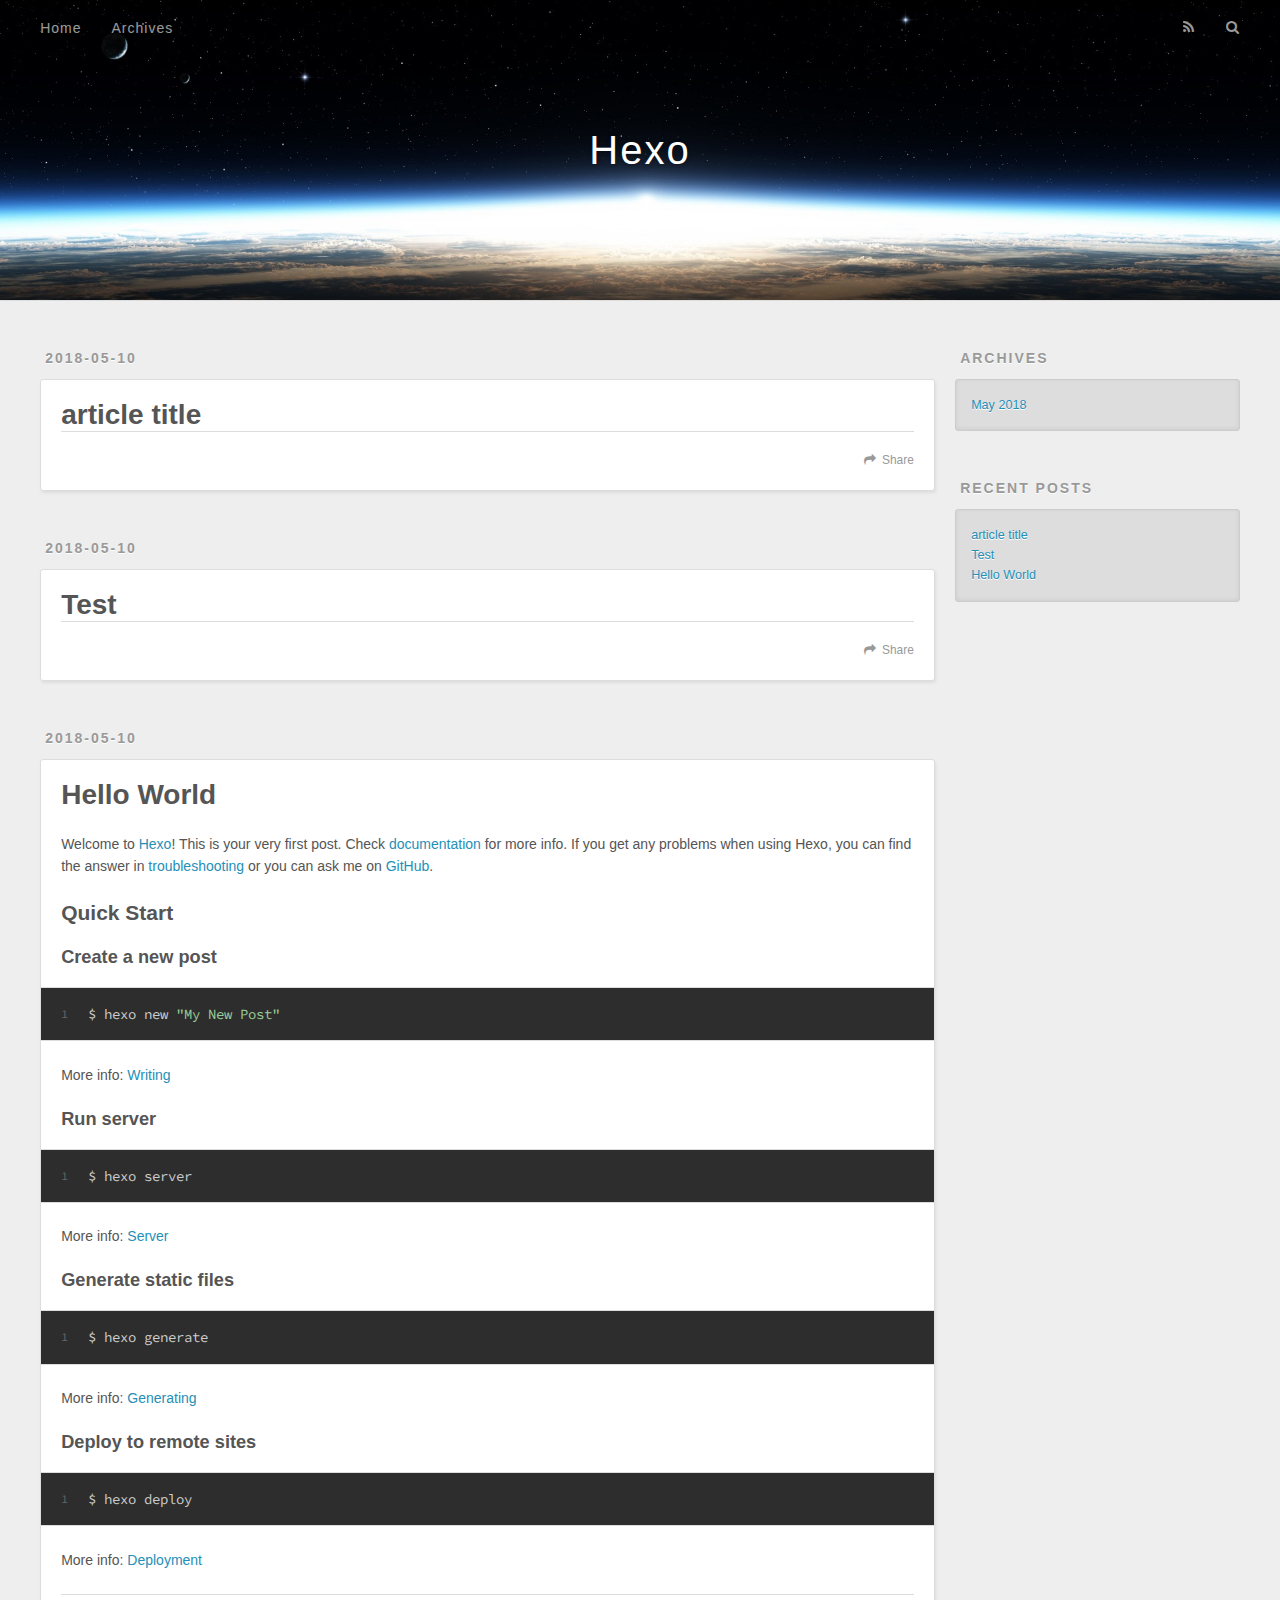
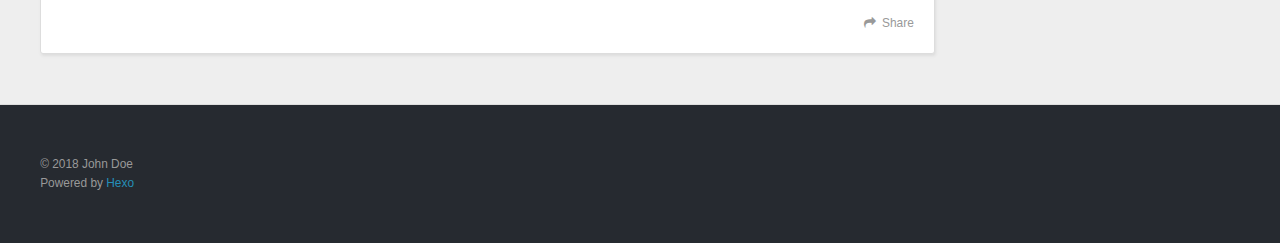
==== index.html @ 580e6348 "Site updated: 2018-05-10 17:26:42" ====
<!DOCTYPE html>
<html>
<head>
  <meta charset="utf-8">
  

  
  <title>Hexo</title>
  <meta name="viewport" content="width=device-width, initial-scale=1, maximum-scale=1">
  <meta property="og:type" content="website">
<meta property="og:title" content="Hexo">
<meta property="og:url" content="http://yoursite.com/index.html">
<meta property="og:site_name" content="Hexo">
<meta property="og:locale" content="default">
<meta name="twitter:card" content="summary">
<meta name="twitter:title" content="Hexo">
  
    <link rel="alternate" href="/atom.xml" title="Hexo" type="application/atom+xml">
  
  
    <link rel="icon" href="/favicon.png">
  
  
    <link href="//fonts.googleapis.com/css?family=Source+Code+Pro" rel="stylesheet" type="text/css">
  
  <link rel="stylesheet" href="/css/style.css">
</head>

<body>
  <div id="container">
    <div id="wrap">
      <header id="header">
  <div id="banner"></div>
  <div id="header-outer" class="outer">
    <div id="header-title" class="inner">
      <h1 id="logo-wrap">
        <a href="/" id="logo">Hexo</a>
      </h1>
      
    </div>
    <div id="header-inner" class="inner">
      <nav id="main-nav">
        <a id="main-nav-toggle" class="nav-icon"></a>
        
          <a class="main-nav-link" href="/">Home</a>
        
          <a class="main-nav-link" href="/archives">Archives</a>
        
      </nav>
      <nav id="sub-nav">
        
          <a id="nav-rss-link" class="nav-icon" href="/atom.xml" title="RSS Feed"></a>
        
        <a id="nav-search-btn" class="nav-icon" title="Search"></a>
      </nav>
      <div id="search-form-wrap">
        <form action="//google.com/search" method="get" accept-charset="UTF-8" class="search-form"><input type="search" name="q" class="search-form-input" placeholder="Search"><button type="submit" class="search-form-submit">&#xF002;</button><input type="hidden" name="sitesearch" value="http://yoursite.com"></form>
      </div>
    </div>
  </div>
</header>
      <div class="outer">
        <section id="main">
  
    <article id="post-article-title" class="article article-type-post" itemscope itemprop="blogPost">
  <div class="article-meta">
    <a href="/2018/05/10/article-title/" class="article-date">
  <time datetime="2018-05-10T15:26:02.000Z" itemprop="datePublished">2018-05-10</time>
</a>
    
  </div>
  <div class="article-inner">
    
    
      <header class="article-header">
        
  
    <h1 itemprop="name">
      <a class="article-title" href="/2018/05/10/article-title/">article title</a>
    </h1>
  

      </header>
    
    <div class="article-entry" itemprop="articleBody">
      
        
      
    </div>
    <footer class="article-footer">
      <a data-url="http://yoursite.com/2018/05/10/article-title/" data-id="cjh0or66f0002dkw5bb2v6l70" class="article-share-link">Share</a>
      
      
    </footer>
  </div>
  
</article>


  
    <article id="post-Test" class="article article-type-post" itemscope itemprop="blogPost">
  <div class="article-meta">
    <a href="/2018/05/10/Test/" class="article-date">
  <time datetime="2018-05-10T15:15:38.000Z" itemprop="datePublished">2018-05-10</time>
</a>
    
  </div>
  <div class="article-inner">
    
    
      <header class="article-header">
        
  
    <h1 itemprop="name">
      <a class="article-title" href="/2018/05/10/Test/">Test</a>
    </h1>
  

      </header>
    
    <div class="article-entry" itemprop="articleBody">
      
        
      
    </div>
    <footer class="article-footer">
      <a data-url="http://yoursite.com/2018/05/10/Test/" data-id="cjh0or6620000dkw57psb4zb8" class="article-share-link">Share</a>
      
      
    </footer>
  </div>
  
</article>


  
    <article id="post-hello-world" class="article article-type-post" itemscope itemprop="blogPost">
  <div class="article-meta">
    <a href="/2018/05/10/hello-world/" class="article-date">
  <time datetime="2018-05-10T15:12:27.751Z" itemprop="datePublished">2018-05-10</time>
</a>
    
  </div>
  <div class="article-inner">
    
    
      <header class="article-header">
        
  
    <h1 itemprop="name">
      <a class="article-title" href="/2018/05/10/hello-world/">Hello World</a>
    </h1>
  

      </header>
    
    <div class="article-entry" itemprop="articleBody">
      
        <p>Welcome to <a href="https://hexo.io/" target="_blank" rel="noopener">Hexo</a>! This is your very first post. Check <a href="https://hexo.io/docs/" target="_blank" rel="noopener">documentation</a> for more info. If you get any problems when using Hexo, you can find the answer in <a href="https://hexo.io/docs/troubleshooting.html" target="_blank" rel="noopener">troubleshooting</a> or you can ask me on <a href="https://github.com/hexojs/hexo/issues" target="_blank" rel="noopener">GitHub</a>.</p>
<h2 id="Quick-Start"><a href="#Quick-Start" class="headerlink" title="Quick Start"></a>Quick Start</h2><h3 id="Create-a-new-post"><a href="#Create-a-new-post" class="headerlink" title="Create a new post"></a>Create a new post</h3><figure class="highlight bash"><table><tr><td class="gutter"><pre><span class="line">1</span><br></pre></td><td class="code"><pre><span class="line">$ hexo new <span class="string">"My New Post"</span></span><br></pre></td></tr></table></figure>
<p>More info: <a href="https://hexo.io/docs/writing.html" target="_blank" rel="noopener">Writing</a></p>
<h3 id="Run-server"><a href="#Run-server" class="headerlink" title="Run server"></a>Run server</h3><figure class="highlight bash"><table><tr><td class="gutter"><pre><span class="line">1</span><br></pre></td><td class="code"><pre><span class="line">$ hexo server</span><br></pre></td></tr></table></figure>
<p>More info: <a href="https://hexo.io/docs/server.html" target="_blank" rel="noopener">Server</a></p>
<h3 id="Generate-static-files"><a href="#Generate-static-files" class="headerlink" title="Generate static files"></a>Generate static files</h3><figure class="highlight bash"><table><tr><td class="gutter"><pre><span class="line">1</span><br></pre></td><td class="code"><pre><span class="line">$ hexo generate</span><br></pre></td></tr></table></figure>
<p>More info: <a href="https://hexo.io/docs/generating.html" target="_blank" rel="noopener">Generating</a></p>
<h3 id="Deploy-to-remote-sites"><a href="#Deploy-to-remote-sites" class="headerlink" title="Deploy to remote sites"></a>Deploy to remote sites</h3><figure class="highlight bash"><table><tr><td class="gutter"><pre><span class="line">1</span><br></pre></td><td class="code"><pre><span class="line">$ hexo deploy</span><br></pre></td></tr></table></figure>
<p>More info: <a href="https://hexo.io/docs/deployment.html" target="_blank" rel="noopener">Deployment</a></p>

      
    </div>
    <footer class="article-footer">
      <a data-url="http://yoursite.com/2018/05/10/hello-world/" data-id="cjh0or66b0001dkw5ahu6p252" class="article-share-link">Share</a>
      
      
    </footer>
  </div>
  
</article>


  


</section>
        
          <aside id="sidebar">
  
    

  
    

  
    
  
    
  <div class="widget-wrap">
    <h3 class="widget-title">Archives</h3>
    <div class="widget">
      <ul class="archive-list"><li class="archive-list-item"><a class="archive-list-link" href="/archives/2018/05/">May 2018</a></li></ul>
    </div>
  </div>


  
    
  <div class="widget-wrap">
    <h3 class="widget-title">Recent Posts</h3>
    <div class="widget">
      <ul>
        
          <li>
            <a href="/2018/05/10/article-title/">article title</a>
          </li>
        
          <li>
            <a href="/2018/05/10/Test/">Test</a>
          </li>
        
          <li>
            <a href="/2018/05/10/hello-world/">Hello World</a>
          </li>
        
      </ul>
    </div>
  </div>

  
</aside>
        
      </div>
      <footer id="footer">
  
  <div class="outer">
    <div id="footer-info" class="inner">
      &copy; 2018 John Doe<br>
      Powered by <a href="http://hexo.io/" target="_blank">Hexo</a>
    </div>
  </div>
</footer>
    </div>
    <nav id="mobile-nav">
  
    <a href="/" class="mobile-nav-link">Home</a>
  
    <a href="/archives" class="mobile-nav-link">Archives</a>
  
</nav>
    

<script src="//ajax.googleapis.com/ajax/libs/jquery/2.0.3/jquery.min.js"></script>


  <link rel="stylesheet" href="/fancybox/jquery.fancybox.css">
  <script src="/fancybox/jquery.fancybox.pack.js"></script>


<script src="/js/script.js"></script>



  </div>
</body>
</html>
---- css/style.css ----
body {
  width: 100%;
}
body:before,
body:after {
  content: "";
  display: table;
}
body:after {
  clear: both;
}
html,
body,
div,
span,
applet,
object,
iframe,
h1,
h2,
h3,
h4,
h5,
h6,
p,
blockquote,
pre,
a,
abbr,
acronym,
address,
big,
cite,
code,
del,
dfn,
em,
img,
ins,
kbd,
q,
s,
samp,
small,
strike,
strong,
sub,
sup,
tt,
var,
dl,
dt,
dd,
ol,
ul,
li,
fieldset,
form,
label,
legend,
table,
caption,
tbody,
tfoot,
thead,
tr,
th,
td {
  margin: 0;
  padding: 0;
  border: 0;
  outline: 0;
  font-weight: inherit;
  font-style: inherit;
  font-family: inherit;
  font-size: 100%;
  vertical-align: baseline;
}
body {
  line-height: 1;
  color: #000;
  background: #fff;
}
ol,
ul {
  list-style: none;
}
table {
  border-collapse: separate;
  border-spacing: 0;
  vertical-align: middle;
}
caption,
th,
td {
  text-align: left;
  font-weight: normal;
  vertical-align: middle;
}
a img {
  border: none;
}
input,
button {
  margin: 0;
  padding: 0;
}
input::-moz-focus-inner,
button::-moz-focus-inner {
  border: 0;
  padding: 0;
}
@font-face {
  font-family: FontAwesome;
  font-style: normal;
  font-weight: normal;
  src: url("fonts/fontawesome-webfont.eot?v=#4.0.3");
  src: url("fonts/fontawesome-webfont.eot?#iefix&v=#4.0.3") format("embedded-opentype"), url("fonts/fontawesome-webfont.woff?v=#4.0.3") format("woff"), url("fonts/fontawesome-webfont.ttf?v=#4.0.3") format("truetype"), url("fonts/fontawesome-webfont.svg#fontawesomeregular?v=#4.0.3") format("svg");
}
html,
body,
#container {
  height: 100%;
}
body {
  background: #eee;
  font: 14px -apple-system, BlinkMacSystemFont, "Segoe UI", "Roboto", "Oxygen", "Ubuntu", "Cantarell", "Fira Sans", "Droid Sans", "Helvetica Neue", sans-serif;
  -webkit-text-size-adjust: 100%;
}
.outer {
  max-width: 1220px;
  margin: 0 auto;
  padding: 0 20px;
}
.outer:before,
.outer:after {
  content: "";
  display: table;
}
.outer:after {
  clear: both;
}
.inner {
  display: inline;
  float: left;
  width: 98.33333333333333%;
  margin: 0 0.833333333333333%;
}
.left,
.alignleft {
  float: left;
}
.right,
.alignright {
  float: right;
}
.clear {
  clear: both;
}
#container {
  position: relative;
}
.mobile-nav-on {
  overflow: hidden;
}
#wrap {
  height: 100%;
  width: 100%;
  position: absolute;
  top: 0;
  left: 0;
  -webkit-transition: 0.2s ease-out;
  -moz-transition: 0.2s ease-out;
  -ms-transition: 0.2s ease-out;
  transition: 0.2s ease-out;
  z-index: 1;
  background: #eee;
}
.mobile-nav-on #wrap {
  left: 280px;
}
@media screen and (min-width: 768px) {
  #main {
    display: inline;
    float: left;
    width: 73.33333333333333%;
    margin: 0 0.833333333333333%;
  }
}
.article-date,
.article-category-link,
.archive-year,
.widget-title {
  text-decoration: none;
  text-transform: uppercase;
  letter-spacing: 2px;
  color: #999;
  margin-bottom: 1em;
  margin-left: 5px;
  line-height: 1em;
  text-shadow: 0 1px #fff;
  font-weight: bold;
}
.article-inner,
.archive-article-inner {
  background: #fff;
  -webkit-box-shadow: 1px 2px 3px #ddd;
  box-shadow: 1px 2px 3px #ddd;
  border: 1px solid #ddd;
  border-radius: 3px;
}
.article-entry h1,
.widget h1 {
  font-size: 2em;
}
.article-entry h2,
.widget h2 {
  font-size: 1.5em;
}
.article-entry h3,
.widget h3 {
  font-size: 1.3em;
}
.article-entry h4,
.widget h4 {
  font-size: 1.2em;
}
.article-entry h5,
.widget h5 {
  font-size: 1em;
}
.article-entry h6,
.widget h6 {
  font-size: 1em;
  color: #999;
}
.article-entry hr,
.widget hr {
  border: 1px dashed #ddd;
}
.article-entry strong,
.widget strong {
  font-weight: bold;
}
.article-entry em,
.widget em,
.article-entry cite,
.widget cite {
  font-style: italic;
}
.article-entry sup,
.widget sup,
.article-entry sub,
.widget sub {
  font-size: 0.75em;
  line-height: 0;
  position: relative;
  vertical-align: baseline;
}
.article-entry sup,
.widget sup {
  top: -0.5em;
}
.article-entry sub,
.widget sub {
  bottom: -0.2em;
}
.article-entry small,
.widget small {
  font-size: 0.85em;
}
.article-entry acronym,
.widget acronym,
.article-entry abbr,
.widget abbr {
  border-bottom: 1px dotted;
}
.article-entry ul,
.widget ul,
.article-entry ol,
.widget ol,
.article-entry dl,
.widget dl {
  margin: 0 20px;
  line-height: 1.6em;
}
.article-entry ul ul,
.widget ul ul,
.article-entry ol ul,
.widget ol ul,
.article-entry ul ol,
.widget ul ol,
.article-entry ol ol,
.widget ol ol {
  margin-top: 0;
  margin-bottom: 0;
}
.article-entry ul,
.widget ul {
  list-style: disc;
}
.article-entry ol,
.widget ol {
  list-style: decimal;
}
.article-entry dt,
.widget dt {
  font-weight: bold;
}
#header {
  height: 300px;
  position: relative;
  border-bottom: 1px solid #ddd;
}
#header:before,
#header:after {
  content: "";
  position: absolute;
  left: 0;
  right: 0;
  height: 40px;
}
#header:before {
  top: 0;
  background: -webkit-linear-gradient(rgba(0,0,0,0.2), transparent);
  background: -moz-linear-gradient(rgba(0,0,0,0.2), transparent);
  background: -ms-linear-gradient(rgba(0,0,0,0.2), transparent);
  background: linear-gradient(rgba(0,0,0,0.2), transparent);
}
#header:after {
  bottom: 0;
  background: -webkit-linear-gradient(transparent, rgba(0,0,0,0.2));
  background: -moz-linear-gradient(transparent, rgba(0,0,0,0.2));
  background: -ms-linear-gradient(transparent, rgba(0,0,0,0.2));
  background: linear-gradient(transparent, rgba(0,0,0,0.2));
}
#header-outer {
  height: 100%;
  position: relative;
}
#header-inner {
  position: relative;
  overflow: hidden;
}
#banner {
  position: absolute;
  top: 0;
  left: 0;
  width: 100%;
  height: 100%;
  background: url("images/banner.jpg") center #000;
  -webkit-background-size: cover;
  -moz-background-size: cover;
  background-size: cover;
  z-index: -1;
}
#header-title {
  text-align: center;
  height: 40px;
  position: absolute;
  top: 50%;
  left: 0;
  margin-top: -20px;
}
#logo,
#subtitle {
  text-decoration: none;
  color: #fff;
  font-weight: 300;
  text-shadow: 0 1px 4px rgba(0,0,0,0.3);
}
#logo {
  font-size: 40px;
  line-height: 40px;
  letter-spacing: 2px;
}
#subtitle {
  font-size: 16px;
  line-height: 16px;
  letter-spacing: 1px;
}
#subtitle-wrap {
  margin-top: 16px;
}
#main-nav {
  float: left;
  margin-left: -15px;
}
.nav-icon,
.main-nav-link {
  float: left;
  color: #fff;
  opacity: 0.6;
  text-decoration: none;
  text-shadow: 0 1px rgba(0,0,0,0.2);
  -webkit-transition: opacity 0.2s;
  -moz-transition: opacity 0.2s;
  -ms-transition: opacity 0.2s;
  transition: opacity 0.2s;
  display: block;
  padding: 20px 15px;
}
.nav-icon:hover,
.main-nav-link:hover {
  opacity: 1;
}
.nav-icon {
  font-family: FontAwesome;
  text-align: center;
  font-size: 14px;
  width: 14px;
  height: 14px;
  padding: 20px 15px;
  position: relative;
  cursor: pointer;
}
.main-nav-link {
  font-weight: 300;
  letter-spacing: 1px;
}
@media screen and (max-width: 479px) {
  .main-nav-link {
    display: none;
  }
}
#main-nav-toggle {
  display: none;
}
#main-nav-toggle:before {
  content: "\f0c9";
}
@media screen and (max-width: 479px) {
  #main-nav-toggle {
    display: block;
  }
}
#sub-nav {
  float: right;
  margin-right: -15px;
}
#nav-rss-link:before {
  content: "\f09e";
}
#nav-search-btn:before {
  content: "\f002";
}
#search-form-wrap {
  position: absolute;
  top: 15px;
  width: 150px;
  height: 30px;
  right: -150px;
  opacity: 0;
  -webkit-transition: 0.2s ease-out;
  -moz-transition: 0.2s ease-out;
  -ms-transition: 0.2s ease-out;
  transition: 0.2s ease-out;
}
#search-form-wrap.on {
  opacity: 1;
  right: 0;
}
@media screen and (max-width: 479px) {
  #search-form-wrap {
    width: 100%;
    right: -100%;
  }
}
.search-form {
  position: absolute;
  top: 0;
  left: 0;
  right: 0;
  background: #fff;
  padding: 5px 15px;
  border-radius: 15px;
  -webkit-box-shadow: 0 0 10px rgba(0,0,0,0.3);
  box-shadow: 0 0 10px rgba(0,0,0,0.3);
}
.search-form-input {
  border: none;
  background: none;
  color: #555;
  width: 100%;
  font: 13px -apple-system, BlinkMacSystemFont, "Segoe UI", "Roboto", "Oxygen", "Ubuntu", "Cantarell", "Fira Sans", "Droid Sans", "Helvetica Neue", sans-serif;
  outline: none;
}
.search-form-input::-webkit-search-results-decoration,
.search-form-input::-webkit-search-cancel-button {
  -webkit-appearance: none;
}
.search-form-submit {
  position: absolute;
  top: 50%;
  right: 10px;
  margin-top: -7px;
  font: 13px FontAwesome;
  border: none;
  background: none;
  color: #bbb;
  cursor: pointer;
}
.search-form-submit:hover,
.search-form-submit:focus {
  color: #777;
}
.article {
  margin: 50px 0;
}
.article-inner {
  overflow: hidden;
}
.article-meta:before,
.article-meta:after {
  content: "";
  display: table;
}
.article-meta:after {
  clear: both;
}
.article-date {
  float: left;
}
.article-category {
  float: left;
  line-height: 1em;
  color: #ccc;
  text-shadow: 0 1px #fff;
  margin-left: 8px;
}
.article-category:before {
  content: "\2022";
}
.article-category-link {
  margin: 0 12px 1em;
}
.article-header {
  padding: 20px 20px 0;
}
.article-title {
  text-decoration: none;
  font-size: 2em;
  font-weight: bold;
  color: #555;
  line-height: 1.1em;
  -webkit-transition: color 0.2s;
  -moz-transition: color 0.2s;
  -ms-transition: color 0.2s;
  transition: color 0.2s;
}
a.article-title:hover {
  color: #258fb8;
}
.article-entry {
  color: #555;
  padding: 0 20px;
}
.article-entry:before,
.article-entry:after {
  content: "";
  display: table;
}
.article-entry:after {
  clear: both;
}
.article-entry p,
.article-entry table {
  line-height: 1.6em;
  margin: 1.6em 0;
}
.article-entry h1,
.article-entry h2,
.article-entry h3,
.article-entry h4,
.article-entry h5,
.article-entry h6 {
  font-weight: bold;
}
.article-entry h1,
.article-entry h2,
.article-entry h3,
.article-entry h4,
.article-entry h5,
.article-entry h6 {
  line-height: 1.1em;
  margin: 1.1em 0;
}
.article-entry a {
  color: #258fb8;
  text-decoration: none;
}
.article-entry a:hover {
  text-decoration: underline;
}
.article-entry ul,
.article-entry ol,
.article-entry dl {
  margin-top: 1.6em;
  margin-bottom: 1.6em;
}
.article-entry img,
.article-entry video {
  max-width: 100%;
  height: auto;
  display: block;
  margin: auto;
}
.article-entry iframe {
  border: none;
}
.article-entry table {
  width: 100%;
  border-collapse: collapse;
  border-spacing: 0;
}
.article-entry th {
  font-weight: bold;
  border-bottom: 3px solid #ddd;
  padding-bottom: 0.5em;
}
.article-entry td {
  border-bottom: 1px solid #ddd;
  padding: 10px 0;
}
.article-entry blockquote {
  font-family: Georgia, "Times New Roman", serif;
  font-size: 1.4em;
  margin: 1.6em 20px;
  text-align: center;
}
.article-entry blockquote footer {
  font-size: 14px;
  margin: 1.6em 0;
  font-family: -apple-system, BlinkMacSystemFont, "Segoe UI", "Roboto", "Oxygen", "Ubuntu", "Cantarell", "Fira Sans", "Droid Sans", "Helvetica Neue", sans-serif;
}
.article-entry blockquote footer cite:before {
  content: "—";
  padding: 0 0.5em;
}
.article-entry .pullquote {
  text-align: left;
  width: 45%;
  margin: 0;
}
.article-entry .pullquote.left {
  margin-left: 0.5em;
  margin-right: 1em;
}
.article-entry .pullquote.right {
  margin-right: 0.5em;
  margin-left: 1em;
}
.article-entry .caption {
  color: #999;
  display: block;
  font-size: 0.9em;
  margin-top: 0.5em;
  position: relative;
  text-align: center;
}
.article-entry .video-container {
  position: relative;
  padding-top: 56.25%;
  height: 0;
  overflow: hidden;
}
.article-entry .video-container iframe,
.article-entry .video-container object,
.article-entry .video-container embed {
  position: absolute;
  top: 0;
  left: 0;
  width: 100%;
  height: 100%;
  margin-top: 0;
}
.article-more-link a {
  display: inline-block;
  line-height: 1em;
  padding: 6px 15px;
  border-radius: 15px;
  background: #eee;
  color: #999;
  text-shadow: 0 1px #fff;
  text-decoration: none;
}
.article-more-link a:hover {
  background: #258fb8;
  color: #fff;
  text-decoration: none;
  text-shadow: 0 1px #1e7293;
}
.article-footer {
  font-size: 0.85em;
  line-height: 1.6em;
  border-top: 1px solid #ddd;
  padding-top: 1.6em;
  margin: 0 20px 20px;
}
.article-footer:before,
.article-footer:after {
  content: "";
  display: table;
}
.article-footer:after {
  clear: both;
}
.article-footer a {
  color: #999;
  text-decoration: none;
}
.article-footer a:hover {
  color: #555;
}
.article-tag-list-item {
  float: left;
  margin-right: 10px;
}
.article-tag-list-link:before {
  content: "#";
}
.article-comment-link {
  float: right;
}
.article-comment-link:before {
  content: "\f075";
  font-family: FontAwesome;
  padding-right: 8px;
}
.article-share-link {
  cursor: pointer;
  float: right;
  margin-left: 20px;
}
.article-share-link:before {
  content: "\f064";
  font-family: FontAwesome;
  padding-right: 6px;
}
#article-nav {
  position: relative;
}
#article-nav:before,
#article-nav:after {
  content: "";
  display: table;
}
#article-nav:after {
  clear: both;
}
@media screen and (min-width: 768px) {
  #article-nav {
    margin: 50px 0;
  }
  #article-nav:before {
    width: 8px;
    height: 8px;
    position: absolute;
    top: 50%;
    left: 50%;
    margin-top: -4px;
    margin-left: -4px;
    content: "";
    border-radius: 50%;
    background: #ddd;
    -webkit-box-shadow: 0 1px 2px #fff;
    box-shadow: 0 1px 2px #fff;
  }
}
.article-nav-link-wrap {
  text-decoration: none;
  text-shadow: 0 1px #fff;
  color: #999;
  -webkit-box-sizing: border-box;
  -moz-box-sizing: border-box;
  box-sizing: border-box;
  margin-top: 50px;
  text-align: center;
  display: block;
}
.article-nav-link-wrap:hover {
  color: #555;
}
@media screen and (min-width: 768px) {
  .article-nav-link-wrap {
    width: 50%;
    margin-top: 0;
  }
}
@media screen and (min-width: 768px) {
  #article-nav-newer {
    float: left;
    text-align: right;
    padding-right: 20px;
  }
}
@media screen and (min-width: 768px) {
  #article-nav-older {
    float: right;
    text-align: left;
    padding-left: 20px;
  }
}
.article-nav-caption {
  text-transform: uppercase;
  letter-spacing: 2px;
  color: #ddd;
  line-height: 1em;
  font-weight: bold;
}
#article-nav-newer .article-nav-caption {
  margin-right: -2px;
}
.article-nav-title {
  font-size: 0.85em;
  line-height: 1.6em;
  margin-top: 0.5em;
}
.article-share-box {
  position: absolute;
  display: none;
  background: #fff;
  -webkit-box-shadow: 1px 2px 10px rgba(0,0,0,0.2);
  box-shadow: 1px 2px 10px rgba(0,0,0,0.2);
  border-radius: 3px;
  margin-left: -145px;
  overflow: hidden;
  z-index: 1;
}
.article-share-box.on {
  display: block;
}
.article-share-input {
  width: 100%;
  background: none;
  -webkit-box-sizing: border-box;
  -moz-box-sizing: border-box;
  box-sizing: border-box;
  font: 14px -apple-system, BlinkMacSystemFont, "Segoe UI", "Roboto", "Oxygen", "Ubuntu", "Cantarell", "Fira Sans", "Droid Sans", "Helvetica Neue", sans-serif;
  padding: 0 15px;
  color: #555;
  outline: none;
  border: 1px solid #ddd;
  border-radius: 3px 3px 0 0;
  height: 36px;
  line-height: 36px;
}
.article-share-links {
  background: #eee;
}
.article-share-links:before,
.article-share-links:after {
  content: "";
  display: table;
}
.article-share-links:after {
  clear: both;
}
.article-share-twitter,
.article-share-facebook,
.article-share-pinterest,
.article-share-google {
  width: 50px;
  height: 36px;
  display: block;
  float: left;
  position: relative;
  color: #999;
  text-shadow: 0 1px #fff;
}
.article-share-twitter:before,
.article-share-facebook:before,
.article-share-pinterest:before,
.article-share-google:before {
  font-size: 20px;
  font-family: FontAwesome;
  width: 20px;
  height: 20px;
  position: absolute;
  top: 50%;
  left: 50%;
  margin-top: -10px;
  margin-left: -10px;
  text-align: center;
}
.article-share-twitter:hover,
.article-share-facebook:hover,
.article-share-pinterest:hover,
.article-share-google:hover {
  color: #fff;
}
.article-share-twitter:before {
  content: "\f099";
}
.article-share-twitter:hover {
  background: #00aced;
  text-shadow: 0 1px #008abe;
}
.article-share-facebook:before {
  content: "\f09a";
}
.article-share-facebook:hover {
  background: #3b5998;
  text-shadow: 0 1px #2f477a;
}
.article-share-pinterest:before {
  content: "\f0d2";
}
.article-share-pinterest:hover {
  background: #cb2027;
  text-shadow: 0 1px #a21a1f;
}
.article-share-google:before {
  content: "\f0d5";
}
.article-share-google:hover {
  background: #dd4b39;
  text-shadow: 0 1px #be3221;
}
.article-gallery {
  background: #000;
  position: relative;
}
.article-gallery-photos {
  position: relative;
  overflow: hidden;
}
.article-gallery-img {
  display: none;
  max-width: 100%;
}
.article-gallery-img:first-child {
  display: block;
}
.article-gallery-img.loaded {
  position: absolute;
  display: block;
}
.article-gallery-img img {
  display: block;
  max-width: 100%;
  margin: 0 auto;
}
#comments {
  background: #fff;
  -webkit-box-shadow: 1px 2px 3px #ddd;
  box-shadow: 1px 2px 3px #ddd;
  padding: 20px;
  border: 1px solid #ddd;
  border-radius: 3px;
  margin: 50px 0;
}
#comments a {
  color: #258fb8;
}
.archives-wrap {
  margin: 50px 0;
}
.archives:before,
.archives:after {
  content: "";
  display: table;
}
.archives:after {
  clear: both;
}
.archive-year-wrap {
  margin-bottom: 1em;
}
.archives {
  -webkit-column-gap: 10px;
  -moz-column-gap: 10px;
  column-gap: 10px;
}
@media screen and (min-width: 480px) and (max-width: 767px) {
  .archives {
    -webkit-column-count: 2;
    -moz-column-count: 2;
    column-count: 2;
  }
}
@media screen and (min-width: 768px) {
  .archives {
    -webkit-column-count: 3;
    -moz-column-count: 3;
    column-count: 3;
  }
}
.archive-article {
  -webkit-column-break-inside: avoid;
  page-break-inside: avoid;
  overflow: hidden;
  break-inside: avoid-column;
}
.archive-article-inner {
  padding: 10px;
  margin-bottom: 15px;
}
.archive-article-title {
  text-decoration: none;
  font-weight: bold;
  color: #555;
  -webkit-transition: color 0.2s;
  -moz-transition: color 0.2s;
  -ms-transition: color 0.2s;
  transition: color 0.2s;
  line-height: 1.6em;
}
.archive-article-title:hover {
  color: #258fb8;
}
.archive-article-footer {
  margin-top: 1em;
}
.archive-article-date {
  color: #999;
  text-decoration: none;
  font-size: 0.85em;
  line-height: 1em;
  margin-bottom: 0.5em;
  display: block;
}
#page-nav {
  margin: 50px auto;
  background: #fff;
  -webkit-box-shadow: 1px 2px 3px #ddd;
  box-shadow: 1px 2px 3px #ddd;
  border: 1px solid #ddd;
  border-radius: 3px;
  text-align: center;
  color: #999;
  overflow: hidden;
}
#page-nav:before,
#page-nav:after {
  content: "";
  display: table;
}
#page-nav:after {
  clear: both;
}
#page-nav a,
#page-nav span {
  padding: 10px 20px;
  line-height: 1;
  height: 2ex;
}
#page-nav a {
  color: #999;
  text-decoration: none;
}
#page-nav a:hover {
  background: #999;
  color: #fff;
}
#page-nav .prev {
  float: left;
}
#page-nav .next {
  float: right;
}
#page-nav .page-number {
  display: inline-block;
}
@media screen and (max-width: 479px) {
  #page-nav .page-number {
    display: none;
  }
}
#page-nav .current {
  color: #555;
  font-weight: bold;
}
#page-nav .space {
  color: #ddd;
}
#footer {
  background: #262a30;
  padding: 50px 0;
  border-top: 1px solid #ddd;
  color: #999;
}
#footer a {
  color: #258fb8;
  text-decoration: none;
}
#footer a:hover {
  text-decoration: underline;
}
#footer-info {
  line-height: 1.6em;
  font-size: 0.85em;
}
.article-entry pre,
.article-entry .highlight {
  background: #2d2d2d;
  margin: 0 -20px;
  padding: 15px 20px;
  border-style: solid;
  border-color: #ddd;
  border-width: 1px 0;
  overflow: auto;
  color: #ccc;
  line-height: 22.400000000000002px;
}
.article-entry .highlight .gutter pre,
.article-entry .gist .gist-file .gist-data .line-numbers {
  color: #666;
  font-size: 0.85em;
}
.article-entry pre,
.article-entry code {
  font-family: "Source Code Pro", Consolas, Monaco, Menlo, Consolas, monospace;
}
.article-entry code {
  background: #eee;
  text-shadow: 0 1px #fff;
  padding: 0 0.3em;
}
.article-entry pre code {
  background: none;
  text-shadow: none;
  padding: 0;
}
.article-entry .highlight pre {
  border: none;
  margin: 0;
  padding: 0;
}
.article-entry .highlight table {
  margin: 0;
  width: auto;
}
.article-entry .highlight td {
  border: none;
  padding: 0;
}
.article-entry .highlight figcaption {
  font-size: 0.85em;
  color: #999;
  line-height: 1em;
  margin-bottom: 1em;
}
.article-entry .highlight figcaption:before,
.article-entry .highlight figcaption:after {
  content: "";
  display: table;
}
.article-entry .highlight figcaption:after {
  clear: both;
}
.article-entry .highlight figcaption a {
  float: right;
}
.article-entry .highlight .gutter pre {
  text-align: right;
  padding-right: 20px;
}
.article-entry .highlight .line {
  height: 22.400000000000002px;
}
.article-entry .highlight .line.marked {
  background: #515151;
}
.article-entry .gist {
  margin: 0 -20px;
  border-style: solid;
  border-color: #ddd;
  border-width: 1px 0;
  background: #2d2d2d;
  padding: 15px 20px 15px 0;
}
.article-entry .gist .gist-file {
  border: none;
  font-family: "Source Code Pro", Consolas, Monaco, Menlo, Consolas, monospace;
  margin: 0;
}
.article-entry .gist .gist-file .gist-data {
  background: none;
  border: none;
}
.article-entry .gist .gist-file .gist-data .line-numbers {
  background: none;
  border: none;
  padding: 0 20px 0 0;
}
.article-entry .gist .gist-file .gist-data .line-data {
  padding: 0 !important;
}
.article-entry .gist .gist-file .highlight {
  margin: 0;
  padding: 0;
  border: none;
}
.article-entry .gist .gist-file .gist-meta {
  background: #2d2d2d;
  color: #999;
  font: 0.85em -apple-system, BlinkMacSystemFont, "Segoe UI", "Roboto", "Oxygen", "Ubuntu", "Cantarell", "Fira Sans", "Droid Sans", "Helvetica Neue", sans-serif;
  text-shadow: 0 0;
  padding: 0;
  margin-top: 1em;
  margin-left: 20px;
}
.article-entry .gist .gist-file .gist-meta a {
  color: #258fb8;
  font-weight: normal;
}
.article-entry .gist .gist-file .gist-meta a:hover {
  text-decoration: underline;
}
pre .comment,
pre .title {
  color: #999;
}
pre .variable,
pre .attribute,
pre .tag,
pre .regexp,
pre .ruby .constant,
pre .xml .tag .title,
pre .xml .pi,
pre .xml .doctype,
pre .html .doctype,
pre .css .id,
pre .css .class,
pre .css .pseudo {
  color: #f2777a;
}
pre .number,
pre .preprocessor,
pre .built_in,
pre .literal,
pre .params,
pre .constant {
  color: #f99157;
}
pre .class,
pre .ruby .class .title,
pre .css .rules .attribute {
  color: #9c9;
}
pre .string,
pre .value,
pre .inheritance,
pre .header,
pre .ruby .symbol,
pre .xml .cdata {
  color: #9c9;
}
pre .css .hexcolor {
  color: #6cc;
}
pre .function,
pre .python .decorator,
pre .python .title,
pre .ruby .function .title,
pre .ruby .title .keyword,
pre .perl .sub,
pre .javascript .title,
pre .coffeescript .title {
  color: #69c;
}
pre .keyword,
pre .javascript .function {
  color: #c9c;
}
@media screen and (max-width: 479px) {
  #mobile-nav {
    position: absolute;
    top: 0;
    left: 0;
    width: 280px;
    height: 100%;
    background: #191919;
    border-right: 1px solid #fff;
  }
}
@media screen and (max-width: 479px) {
  .mobile-nav-link {
    display: block;
    color: #999;
    text-decoration: none;
    padding: 15px 20px;
    font-weight: bold;
  }
  .mobile-nav-link:hover {
    color: #fff;
  }
}
@media screen and (min-width: 768px) {
  #sidebar {
    display: inline;
    float: left;
    width: 23.333333333333332%;
    margin: 0 0.833333333333333%;
  }
}
.widget-wrap {
  margin: 50px 0;
}
.widget {
  color: #777;
  text-shadow: 0 1px #fff;
  background: #ddd;
  -webkit-box-shadow: 0 -1px 4px #ccc inset;
  box-shadow: 0 -1px 4px #ccc inset;
  border: 1px solid #ccc;
  padding: 15px;
  border-radius: 3px;
}
.widget a {
  color: #258fb8;
  text-decoration: none;
}
.widget a:hover {
  text-decoration: underline;
}
.widget ul ul,
.widget ol ul,
.widget dl ul,
.widget ul ol,
.widget ol ol,
.widget dl ol,
.widget ul dl,
.widget ol dl,
.widget dl dl {
  margin-left: 15px;
  list-style: disc;
}
.widget {
  line-height: 1.6em;
  word-wrap: break-word;
  font-size: 0.9em;
}
.widget ul,
.widget ol {
  list-style: none;
  margin: 0;
}
.widget ul ul,
.widget ol ul,
.widget ul ol,
.widget ol ol {
  margin: 0 20px;
}
.widget ul ul,
.widget ol ul {
  list-style: disc;
}
.widget ul ol,
.widget ol ol {
  list-style: decimal;
}
.category-list-count,
.tag-list-count,
.archive-list-count {
  padding-left: 5px;
  color: #999;
  font-size: 0.85em;
}
.category-list-count:before,
.tag-list-count:before,
.archive-list-count:before {
  content: "(";
}
.category-list-count:after,
.tag-list-count:after,
.archive-list-count:after {
  content: ")";
}
.tagcloud a {
  margin-right: 5px;
  display: inline-block;
}
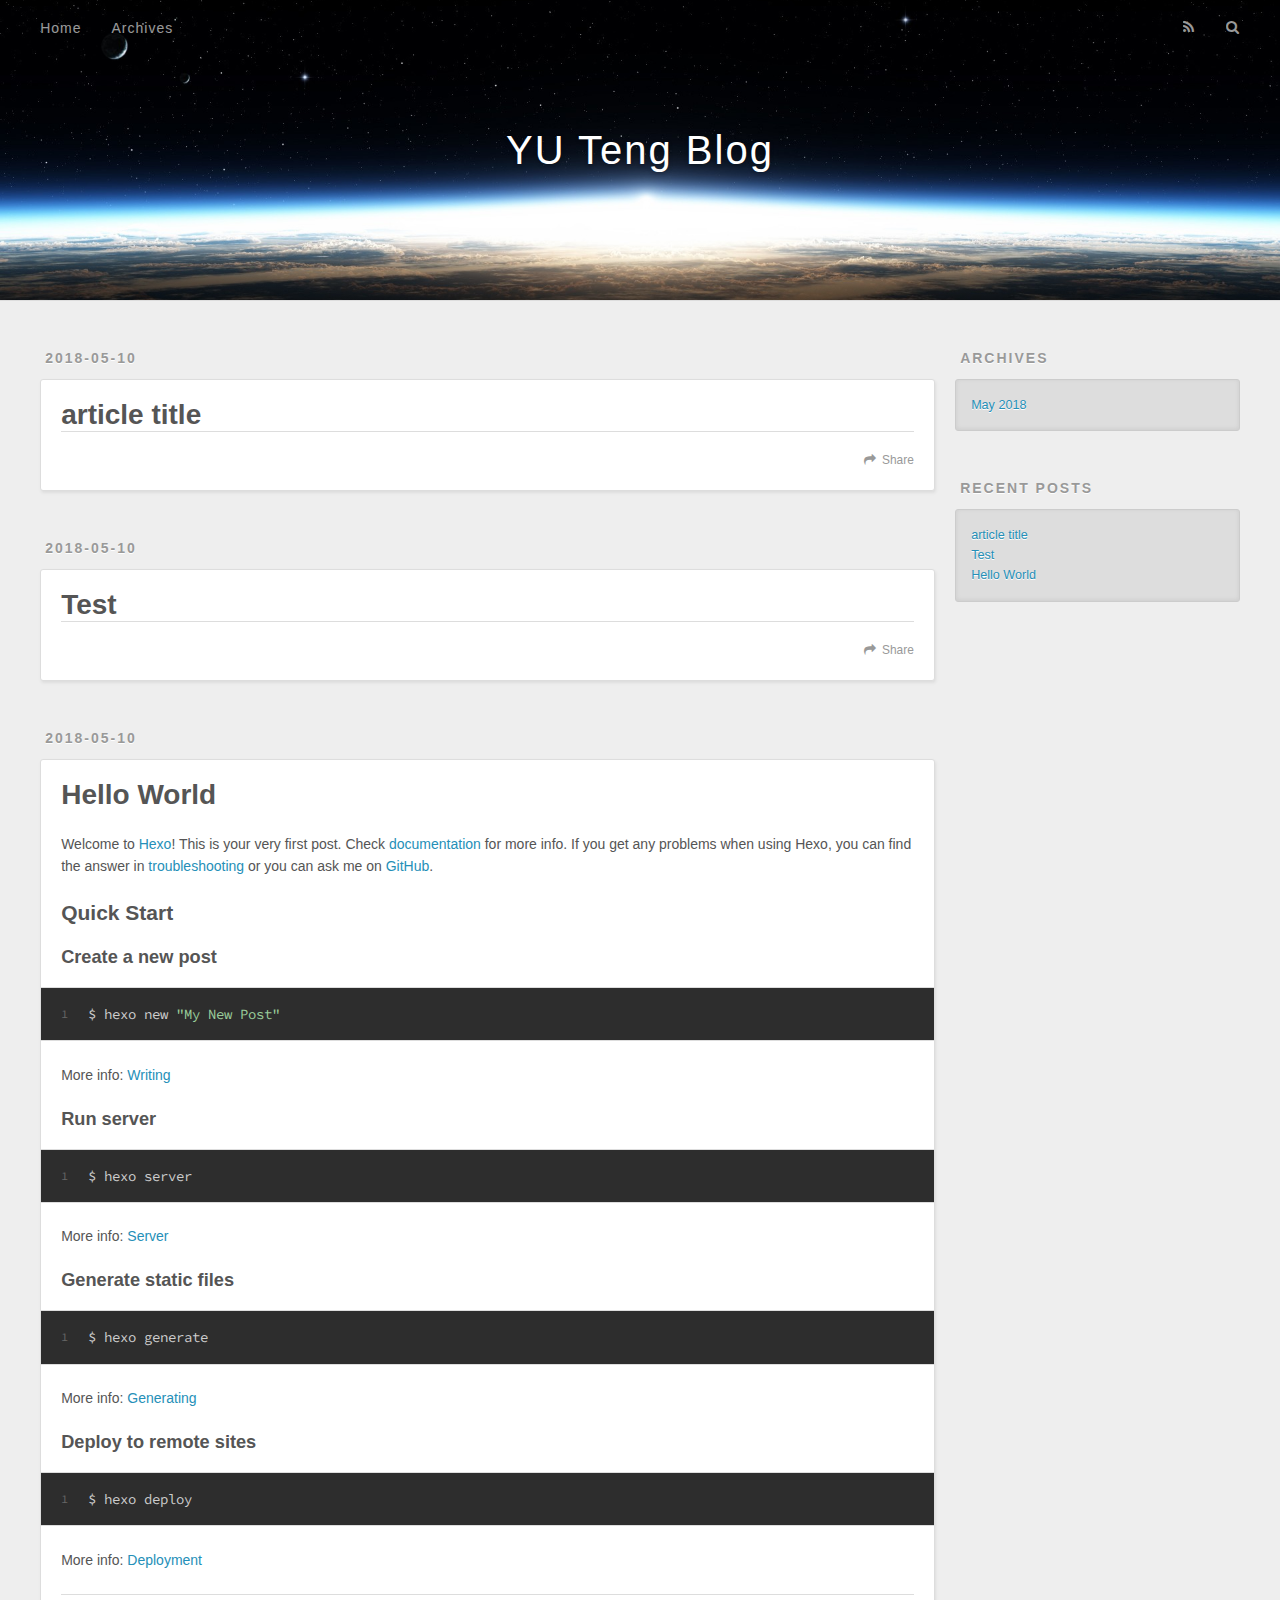
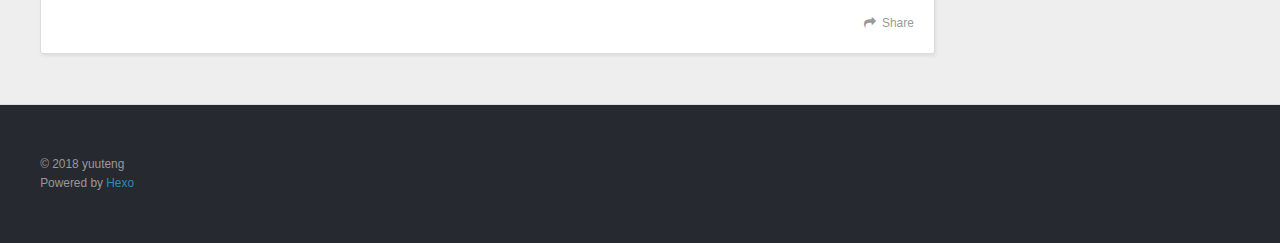
==== commit 7022f523: "Site updated: 2018-05-10 21:41:07" ====
--- a/index.html
+++ b/index.html
@@ -5,17 +5,17 @@
   
 
   
-  <title>Hexo</title>
+  <title>YU Teng Blog</title>
   <meta name="viewport" content="width=device-width, initial-scale=1, maximum-scale=1">
   <meta property="og:type" content="website">
-<meta property="og:title" content="Hexo">
+<meta property="og:title" content="YU Teng Blog">
 <meta property="og:url" content="http://yoursite.com/index.html">
-<meta property="og:site_name" content="Hexo">
-<meta property="og:locale" content="default">
+<meta property="og:site_name" content="YU Teng Blog">
+<meta property="og:locale" content="chinese">
 <meta name="twitter:card" content="summary">
-<meta name="twitter:title" content="Hexo">
-  
-    <link rel="alternate" href="/atom.xml" title="Hexo" type="application/atom+xml">
+<meta name="twitter:title" content="YU Teng Blog">
+  
+    <link rel="alternate" href="/atom.xml" title="YU Teng Blog" type="application/atom+xml">
   
   
     <link rel="icon" href="/favicon.png">
@@ -34,7 +34,7 @@
   <div id="header-outer" class="outer">
     <div id="header-title" class="inner">
       <h1 id="logo-wrap">
-        <a href="/" id="logo">Hexo</a>
+        <a href="/" id="logo">YU Teng Blog</a>
       </h1>
       
     </div>
@@ -65,7 +65,7 @@
     <article id="post-article-title" class="article article-type-post" itemscope itemprop="blogPost">
   <div class="article-meta">
     <a href="/2018/05/10/article-title/" class="article-date">
-  <time datetime="2018-05-10T15:26:02.000Z" itemprop="datePublished">2018-05-10</time>
+  <time datetime="2018-05-10T17:26:02.000Z" itemprop="datePublished">2018-05-10</time>
 </a>
     
   </div>
@@ -88,7 +88,7 @@
       
     </div>
     <footer class="article-footer">
-      <a data-url="http://yoursite.com/2018/05/10/article-title/" data-id="cjh0or66f0002dkw5bb2v6l70" class="article-share-link">Share</a>
+      <a data-url="http://yoursite.com/2018/05/10/article-title/" data-id="cjh0xu9ze000194w5htz82byv" class="article-share-link">Share</a>
       
       
     </footer>
@@ -101,7 +101,7 @@
     <article id="post-Test" class="article article-type-post" itemscope itemprop="blogPost">
   <div class="article-meta">
     <a href="/2018/05/10/Test/" class="article-date">
-  <time datetime="2018-05-10T15:15:38.000Z" itemprop="datePublished">2018-05-10</time>
+  <time datetime="2018-05-10T17:15:38.000Z" itemprop="datePublished">2018-05-10</time>
 </a>
     
   </div>
@@ -124,7 +124,7 @@
       
     </div>
     <footer class="article-footer">
-      <a data-url="http://yoursite.com/2018/05/10/Test/" data-id="cjh0or6620000dkw57psb4zb8" class="article-share-link">Share</a>
+      <a data-url="http://yoursite.com/2018/05/10/Test/" data-id="cjh0xu9z4000094w5m5s8jsy7" class="article-share-link">Share</a>
       
       
     </footer>
@@ -169,7 +169,7 @@
       
     </div>
     <footer class="article-footer">
-      <a data-url="http://yoursite.com/2018/05/10/hello-world/" data-id="cjh0or66b0001dkw5ahu6p252" class="article-share-link">Share</a>
+      <a data-url="http://yoursite.com/2018/05/10/hello-world/" data-id="cjh0xu9zh000294w53dfpkbmj" class="article-share-link">Share</a>
       
       
     </footer>
@@ -233,7 +233,7 @@
   
   <div class="outer">
     <div id="footer-info" class="inner">
-      &copy; 2018 John Doe<br>
+      &copy; 2018 yuuteng<br>
       Powered by <a href="http://hexo.io/" target="_blank">Hexo</a>
     </div>
   </div>
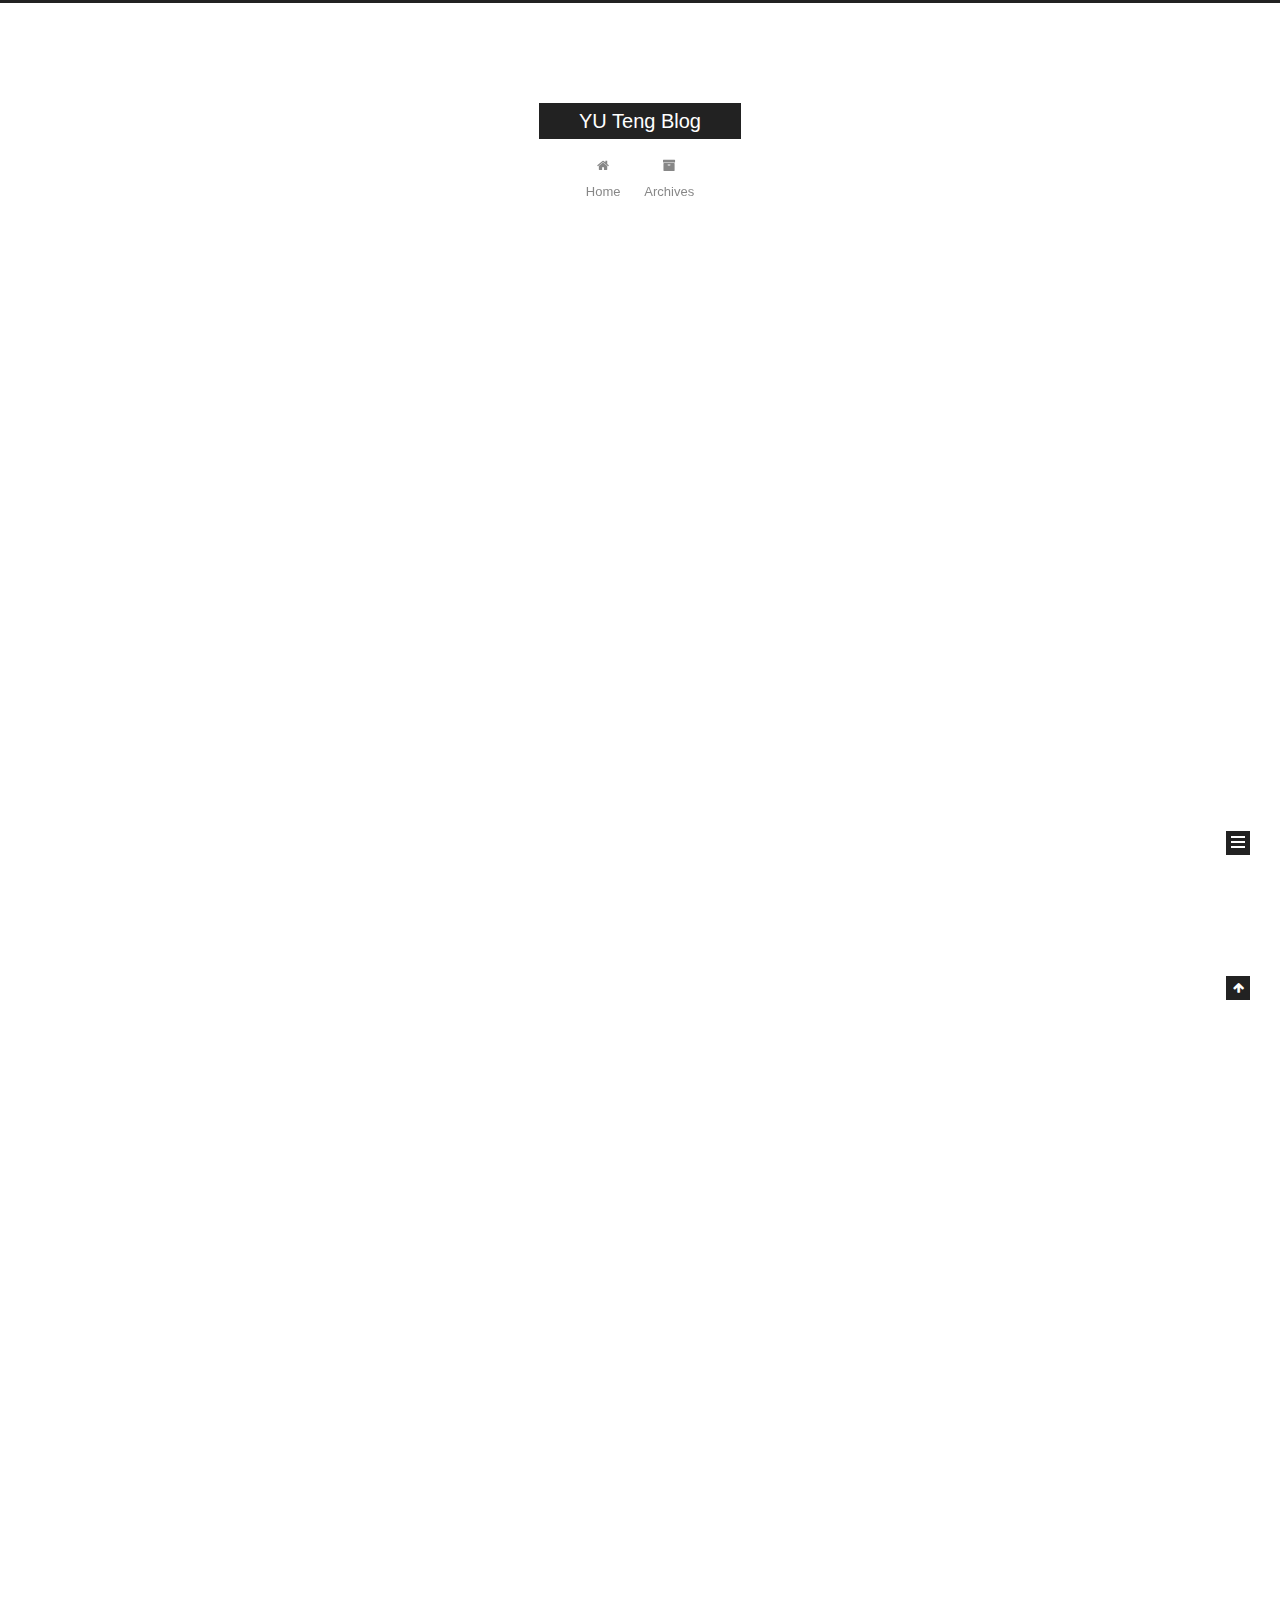
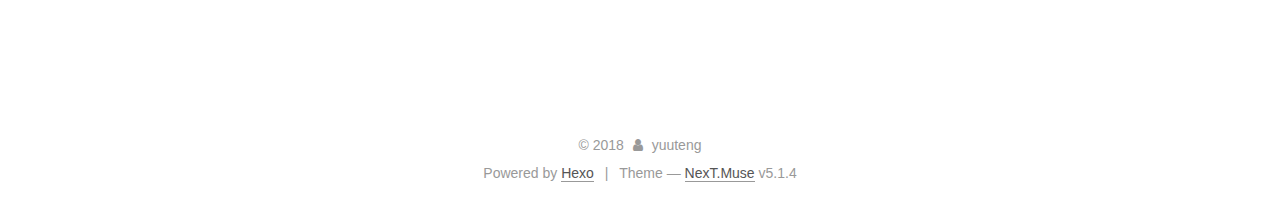
==== commit 1bde1c65: "Site updated: 2018-05-10 22:23:17" ====
--- a/index.html
+++ b/index.html
@@ -1,162 +1,544 @@
 <!DOCTYPE html>
-<html>
+
+
+
+  
+
+
+<html class="theme-next muse use-motion" lang="chinese">
 <head>
-  <meta charset="utf-8">
-  
-
-  
-  <title>YU Teng Blog</title>
-  <meta name="viewport" content="width=device-width, initial-scale=1, maximum-scale=1">
-  <meta property="og:type" content="website">
+  <meta charset="UTF-8"/>
+<meta http-equiv="X-UA-Compatible" content="IE=edge" />
+<meta name="viewport" content="width=device-width, initial-scale=1, maximum-scale=1"/>
+<meta name="theme-color" content="#222">
+
+
+
+
+
+
+
+
+
+<meta http-equiv="Cache-Control" content="no-transform" />
+<meta http-equiv="Cache-Control" content="no-siteapp" />
+
+
+
+
+
+
+
+
+
+
+
+
+
+
+
+
+  
+  
+  <link href="/lib/fancybox/source/jquery.fancybox.css?v=2.1.5" rel="stylesheet" type="text/css" />
+
+
+
+
+
+
+
+<link href="/lib/font-awesome/css/font-awesome.min.css?v=4.6.2" rel="stylesheet" type="text/css" />
+
+<link href="/css/main.css?v=5.1.4" rel="stylesheet" type="text/css" />
+
+
+  <link rel="apple-touch-icon" sizes="180x180" href="/images/apple-touch-icon-next.png?v=5.1.4">
+
+
+  <link rel="icon" type="image/png" sizes="32x32" href="/images/favicon-32x32-next.png?v=5.1.4">
+
+
+  <link rel="icon" type="image/png" sizes="16x16" href="/images/favicon-16x16-next.png?v=5.1.4">
+
+
+  <link rel="mask-icon" href="/images/logo.svg?v=5.1.4" color="#222">
+
+
+
+
+
+  <meta name="keywords" content="Hexo, NexT" />
+
+
+
+
+
+
+
+
+
+
+<meta property="og:type" content="website">
 <meta property="og:title" content="YU Teng Blog">
 <meta property="og:url" content="http://yoursite.com/index.html">
 <meta property="og:site_name" content="YU Teng Blog">
 <meta property="og:locale" content="chinese">
 <meta name="twitter:card" content="summary">
 <meta name="twitter:title" content="YU Teng Blog">
-  
-    <link rel="alternate" href="/atom.xml" title="YU Teng Blog" type="application/atom+xml">
-  
-  
-    <link rel="icon" href="/favicon.png">
-  
-  
-    <link href="//fonts.googleapis.com/css?family=Source+Code+Pro" rel="stylesheet" type="text/css">
-  
-  <link rel="stylesheet" href="/css/style.css">
+
+
+
+<script type="text/javascript" id="hexo.configurations">
+  var NexT = window.NexT || {};
+  var CONFIG = {
+    root: '/',
+    scheme: 'Muse',
+    version: '5.1.4',
+    sidebar: {"position":"left","display":"post","offset":12,"b2t":false,"scrollpercent":false,"onmobile":false},
+    fancybox: true,
+    tabs: true,
+    motion: {"enable":true,"async":false,"transition":{"post_block":"fadeIn","post_header":"slideDownIn","post_body":"slideDownIn","coll_header":"slideLeftIn","sidebar":"slideUpIn"}},
+    duoshuo: {
+      userId: '0',
+      author: 'Author'
+    },
+    algolia: {
+      applicationID: '',
+      apiKey: '',
+      indexName: '',
+      hits: {"per_page":10},
+      labels: {"input_placeholder":"Search for Posts","hits_empty":"We didn't find any results for the search: ${query}","hits_stats":"${hits} results found in ${time} ms"}
+    }
+  };
+</script>
+
+
+
+  <link rel="canonical" href="http://yoursite.com/"/>
+
+
+
+
+
+  <title>YU Teng Blog</title>
+  
+
+
+
+
+
+
+
+
 </head>
 
-<body>
-  <div id="container">
-    <div id="wrap">
-      <header id="header">
-  <div id="banner"></div>
-  <div id="header-outer" class="outer">
-    <div id="header-title" class="inner">
-      <h1 id="logo-wrap">
-        <a href="/" id="logo">YU Teng Blog</a>
-      </h1>
-      
+<body itemscope itemtype="http://schema.org/WebPage" lang="chinese">
+
+  
+  
+    
+  
+
+  <div class="container sidebar-position-left 
+  page-home">
+    <div class="headband"></div>
+
+    <header id="header" class="header" itemscope itemtype="http://schema.org/WPHeader">
+      <div class="header-inner"><div class="site-brand-wrapper">
+  <div class="site-meta ">
+    
+
+    <div class="custom-logo-site-title">
+      <a href="/"  class="brand" rel="start">
+        <span class="logo-line-before"><i></i></span>
+        <span class="site-title">YU Teng Blog</span>
+        <span class="logo-line-after"><i></i></span>
+      </a>
     </div>
-    <div id="header-inner" class="inner">
-      <nav id="main-nav">
-        <a id="main-nav-toggle" class="nav-icon"></a>
-        
-          <a class="main-nav-link" href="/">Home</a>
-        
-          <a class="main-nav-link" href="/archives">Archives</a>
-        
-      </nav>
-      <nav id="sub-nav">
-        
-          <a id="nav-rss-link" class="nav-icon" href="/atom.xml" title="RSS Feed"></a>
-        
-        <a id="nav-search-btn" class="nav-icon" title="Search"></a>
-      </nav>
-      <div id="search-form-wrap">
-        <form action="//google.com/search" method="get" accept-charset="UTF-8" class="search-form"><input type="search" name="q" class="search-form-input" placeholder="Search"><button type="submit" class="search-form-submit">&#xF002;</button><input type="hidden" name="sitesearch" value="http://yoursite.com"></form>
-      </div>
+      
+        <p class="site-subtitle"></p>
+      
+  </div>
+
+  <div class="site-nav-toggle">
+    <button>
+      <span class="btn-bar"></span>
+      <span class="btn-bar"></span>
+      <span class="btn-bar"></span>
+    </button>
+  </div>
+</div>
+
+<nav class="site-nav">
+  
+
+  
+    <ul id="menu" class="menu">
+      
+        
+        <li class="menu-item menu-item-home">
+          <a href="/" rel="section">
+            
+              <i class="menu-item-icon fa fa-fw fa-home"></i> <br />
+            
+            Home
+          </a>
+        </li>
+      
+        
+        <li class="menu-item menu-item-archives">
+          <a href="/archives/" rel="section">
+            
+              <i class="menu-item-icon fa fa-fw fa-archive"></i> <br />
+            
+            Archives
+          </a>
+        </li>
+      
+
+      
+    </ul>
+  
+
+  
+</nav>
+
+
+
+ </div>
+    </header>
+
+    <main id="main" class="main">
+      <div class="main-inner">
+        <div class="content-wrap">
+          <div id="content" class="content">
+            
+  <section id="posts" class="posts-expand">
+    
+      
+
+  
+
+  
+  
+  
+
+  <article class="post post-type-normal" itemscope itemtype="http://schema.org/Article">
+  
+  
+  
+  <div class="post-block">
+    <link itemprop="mainEntityOfPage" href="http://yoursite.com/2018/05/10/article-title/">
+
+    <span hidden itemprop="author" itemscope itemtype="http://schema.org/Person">
+      <meta itemprop="name" content="yuuteng">
+      <meta itemprop="description" content="">
+      <meta itemprop="image" content="/images/avatar.gif">
+    </span>
+
+    <span hidden itemprop="publisher" itemscope itemtype="http://schema.org/Organization">
+      <meta itemprop="name" content="YU Teng Blog">
+    </span>
+
+    
+      <header class="post-header">
+
+        
+        
+          <h1 class="post-title" itemprop="name headline">
+                
+                <a class="post-title-link" href="/2018/05/10/article-title/" itemprop="url">article title</a></h1>
+        
+
+        <div class="post-meta">
+          <span class="post-time">
+            
+              <span class="post-meta-item-icon">
+                <i class="fa fa-calendar-o"></i>
+              </span>
+              
+                <span class="post-meta-item-text">Posted on</span>
+              
+              <time title="Post created" itemprop="dateCreated datePublished" datetime="2018-05-10T17:26:02Z">
+                2018-05-10
+              </time>
+            
+
+            
+
+            
+          </span>
+
+          
+
+          
+            
+          
+
+          
+          
+
+          
+
+          
+
+          
+
+        </div>
+      </header>
+    
+
+    
+    
+    
+    <div class="post-body" itemprop="articleBody">
+
+      
+      
+
+      
+        
+          
+            
+          
+        
+      
     </div>
-  </div>
-</header>
-      <div class="outer">
-        <section id="main">
-  
-    <article id="post-article-title" class="article article-type-post" itemscope itemprop="blogPost">
-  <div class="article-meta">
-    <a href="/2018/05/10/article-title/" class="article-date">
-  <time datetime="2018-05-10T17:26:02.000Z" itemprop="datePublished">2018-05-10</time>
-</a>
-    
-  </div>
-  <div class="article-inner">
-    
-    
-      <header class="article-header">
-        
-  
-    <h1 itemprop="name">
-      <a class="article-title" href="/2018/05/10/article-title/">article title</a>
-    </h1>
-  
-
-      </header>
-    
-    <div class="article-entry" itemprop="articleBody">
-      
-        
-      
-    </div>
-    <footer class="article-footer">
-      <a data-url="http://yoursite.com/2018/05/10/article-title/" data-id="cjh0xu9ze000194w5htz82byv" class="article-share-link">Share</a>
-      
+    
+    
+    
+
+    
+
+    
+
+    
+
+    <footer class="post-footer">
+      
+
+      
+
+      
+
+      
+      
+        <div class="post-eof"></div>
       
     </footer>
   </div>
   
-</article>
-
-
-  
-    <article id="post-Test" class="article article-type-post" itemscope itemprop="blogPost">
-  <div class="article-meta">
-    <a href="/2018/05/10/Test/" class="article-date">
-  <time datetime="2018-05-10T17:15:38.000Z" itemprop="datePublished">2018-05-10</time>
-</a>
-    
-  </div>
-  <div class="article-inner">
-    
-    
-      <header class="article-header">
-        
-  
-    <h1 itemprop="name">
-      <a class="article-title" href="/2018/05/10/Test/">Test</a>
-    </h1>
-  
-
+  
+  
+  </article>
+
+
+    
+      
+
+  
+
+  
+  
+  
+
+  <article class="post post-type-normal" itemscope itemtype="http://schema.org/Article">
+  
+  
+  
+  <div class="post-block">
+    <link itemprop="mainEntityOfPage" href="http://yoursite.com/2018/05/10/Test/">
+
+    <span hidden itemprop="author" itemscope itemtype="http://schema.org/Person">
+      <meta itemprop="name" content="yuuteng">
+      <meta itemprop="description" content="">
+      <meta itemprop="image" content="/images/avatar.gif">
+    </span>
+
+    <span hidden itemprop="publisher" itemscope itemtype="http://schema.org/Organization">
+      <meta itemprop="name" content="YU Teng Blog">
+    </span>
+
+    
+      <header class="post-header">
+
+        
+        
+          <h1 class="post-title" itemprop="name headline">
+                
+                <a class="post-title-link" href="/2018/05/10/Test/" itemprop="url">Test</a></h1>
+        
+
+        <div class="post-meta">
+          <span class="post-time">
+            
+              <span class="post-meta-item-icon">
+                <i class="fa fa-calendar-o"></i>
+              </span>
+              
+                <span class="post-meta-item-text">Posted on</span>
+              
+              <time title="Post created" itemprop="dateCreated datePublished" datetime="2018-05-10T17:15:38Z">
+                2018-05-10
+              </time>
+            
+
+            
+
+            
+          </span>
+
+          
+
+          
+            
+          
+
+          
+          
+
+          
+
+          
+
+          
+
+        </div>
       </header>
     
-    <div class="article-entry" itemprop="articleBody">
-      
+
+    
+    
+    
+    <div class="post-body" itemprop="articleBody">
+
+      
+      
+
+      
+        
+          
+            
+          
         
       
     </div>
-    <footer class="article-footer">
-      <a data-url="http://yoursite.com/2018/05/10/Test/" data-id="cjh0xu9z4000094w5m5s8jsy7" class="article-share-link">Share</a>
-      
+    
+    
+    
+
+    
+
+    
+
+    
+
+    <footer class="post-footer">
+      
+
+      
+
+      
+
+      
+      
+        <div class="post-eof"></div>
       
     </footer>
   </div>
   
-</article>
-
-
-  
-    <article id="post-hello-world" class="article article-type-post" itemscope itemprop="blogPost">
-  <div class="article-meta">
-    <a href="/2018/05/10/hello-world/" class="article-date">
-  <time datetime="2018-05-10T15:12:27.751Z" itemprop="datePublished">2018-05-10</time>
-</a>
-    
-  </div>
-  <div class="article-inner">
-    
-    
-      <header class="article-header">
-        
-  
-    <h1 itemprop="name">
-      <a class="article-title" href="/2018/05/10/hello-world/">Hello World</a>
-    </h1>
-  
-
+  
+  
+  </article>
+
+
+    
+      
+
+  
+
+  
+  
+  
+
+  <article class="post post-type-normal" itemscope itemtype="http://schema.org/Article">
+  
+  
+  
+  <div class="post-block">
+    <link itemprop="mainEntityOfPage" href="http://yoursite.com/2018/05/10/hello-world/">
+
+    <span hidden itemprop="author" itemscope itemtype="http://schema.org/Person">
+      <meta itemprop="name" content="yuuteng">
+      <meta itemprop="description" content="">
+      <meta itemprop="image" content="/images/avatar.gif">
+    </span>
+
+    <span hidden itemprop="publisher" itemscope itemtype="http://schema.org/Organization">
+      <meta itemprop="name" content="YU Teng Blog">
+    </span>
+
+    
+      <header class="post-header">
+
+        
+        
+          <h1 class="post-title" itemprop="name headline">
+                
+                <a class="post-title-link" href="/2018/05/10/hello-world/" itemprop="url">Hello World</a></h1>
+        
+
+        <div class="post-meta">
+          <span class="post-time">
+            
+              <span class="post-meta-item-icon">
+                <i class="fa fa-calendar-o"></i>
+              </span>
+              
+                <span class="post-meta-item-text">Posted on</span>
+              
+              <time title="Post created" itemprop="dateCreated datePublished" datetime="2018-05-10T15:12:27Z">
+                2018-05-10
+              </time>
+            
+
+            
+
+            
+          </span>
+
+          
+
+          
+            
+          
+
+          
+          
+
+          
+
+          
+
+          
+
+        </div>
       </header>
     
-    <div class="article-entry" itemprop="articleBody">
-      
-        <p>Welcome to <a href="https://hexo.io/" target="_blank" rel="noopener">Hexo</a>! This is your very first post. Check <a href="https://hexo.io/docs/" target="_blank" rel="noopener">documentation</a> for more info. If you get any problems when using Hexo, you can find the answer in <a href="https://hexo.io/docs/troubleshooting.html" target="_blank" rel="noopener">troubleshooting</a> or you can ask me on <a href="https://github.com/hexojs/hexo/issues" target="_blank" rel="noopener">GitHub</a>.</p>
+
+    
+    
+    
+    <div class="post-body" itemprop="articleBody">
+
+      
+      
+
+      
+        
+          
+            <p>Welcome to <a href="https://hexo.io/" target="_blank" rel="noopener">Hexo</a>! This is your very first post. Check <a href="https://hexo.io/docs/" target="_blank" rel="noopener">documentation</a> for more info. If you get any problems when using Hexo, you can find the answer in <a href="https://hexo.io/docs/troubleshooting.html" target="_blank" rel="noopener">troubleshooting</a> or you can ask me on <a href="https://github.com/hexojs/hexo/issues" target="_blank" rel="noopener">GitHub</a>.</p>
 <h2 id="Quick-Start"><a href="#Quick-Start" class="headerlink" title="Quick Start"></a>Quick Start</h2><h3 id="Create-a-new-post"><a href="#Create-a-new-post" class="headerlink" title="Create a new post"></a>Create a new post</h3><figure class="highlight bash"><table><tr><td class="gutter"><pre><span class="line">1</span><br></pre></td><td class="code"><pre><span class="line">$ hexo new <span class="string">"My New Post"</span></span><br></pre></td></tr></table></figure>
 <p>More info: <a href="https://hexo.io/docs/writing.html" target="_blank" rel="noopener">Writing</a></p>
 <h3 id="Run-server"><a href="#Run-server" class="headerlink" title="Run server"></a>Run server</h3><figure class="highlight bash"><table><tr><td class="gutter"><pre><span class="line">1</span><br></pre></td><td class="code"><pre><span class="line">$ hexo server</span><br></pre></td></tr></table></figure>
@@ -166,99 +548,307 @@
 <h3 id="Deploy-to-remote-sites"><a href="#Deploy-to-remote-sites" class="headerlink" title="Deploy to remote sites"></a>Deploy to remote sites</h3><figure class="highlight bash"><table><tr><td class="gutter"><pre><span class="line">1</span><br></pre></td><td class="code"><pre><span class="line">$ hexo deploy</span><br></pre></td></tr></table></figure>
 <p>More info: <a href="https://hexo.io/docs/deployment.html" target="_blank" rel="noopener">Deployment</a></p>
 
+          
+        
       
     </div>
-    <footer class="article-footer">
-      <a data-url="http://yoursite.com/2018/05/10/hello-world/" data-id="cjh0xu9zh000294w53dfpkbmj" class="article-share-link">Share</a>
-      
+    
+    
+    
+
+    
+
+    
+
+    
+
+    <footer class="post-footer">
+      
+
+      
+
+      
+
+      
+      
+        <div class="post-eof"></div>
       
     </footer>
   </div>
   
-</article>
-
-
-  
-
-
-</section>
-        
-          <aside id="sidebar">
-  
-    
-
-  
-    
-
-  
-    
-  
-    
-  <div class="widget-wrap">
-    <h3 class="widget-title">Archives</h3>
-    <div class="widget">
-      <ul class="archive-list"><li class="archive-list-item"><a class="archive-list-link" href="/archives/2018/05/">May 2018</a></li></ul>
+  
+  
+  </article>
+
+
+    
+  </section>
+
+  
+
+
+          </div>
+          
+
+
+          
+
+        </div>
+        
+          
+  
+  <div class="sidebar-toggle">
+    <div class="sidebar-toggle-line-wrap">
+      <span class="sidebar-toggle-line sidebar-toggle-line-first"></span>
+      <span class="sidebar-toggle-line sidebar-toggle-line-middle"></span>
+      <span class="sidebar-toggle-line sidebar-toggle-line-last"></span>
     </div>
   </div>
 
-
-  
-    
-  <div class="widget-wrap">
-    <h3 class="widget-title">Recent Posts</h3>
-    <div class="widget">
-      <ul>
-        
-          <li>
-            <a href="/2018/05/10/article-title/">article title</a>
-          </li>
-        
-          <li>
-            <a href="/2018/05/10/Test/">Test</a>
-          </li>
-        
-          <li>
-            <a href="/2018/05/10/hello-world/">Hello World</a>
-          </li>
-        
-      </ul>
+  <aside id="sidebar" class="sidebar">
+    
+    <div class="sidebar-inner">
+
+      
+
+      
+
+      <section class="site-overview-wrap sidebar-panel sidebar-panel-active">
+        <div class="site-overview">
+          <div class="site-author motion-element" itemprop="author" itemscope itemtype="http://schema.org/Person">
+            
+              <p class="site-author-name" itemprop="name">yuuteng</p>
+              <p class="site-description motion-element" itemprop="description"></p>
+          </div>
+
+          <nav class="site-state motion-element">
+
+            
+              <div class="site-state-item site-state-posts">
+              
+                <a href="/archives/">
+              
+                  <span class="site-state-item-count">3</span>
+                  <span class="site-state-item-name">posts</span>
+                </a>
+              </div>
+            
+
+            
+
+            
+
+          </nav>
+
+          
+
+          
+
+          
+          
+
+          
+          
+
+          
+
+        </div>
+      </section>
+
+      
+
+      
+
     </div>
+  </aside>
+
+
+        
+      </div>
+    </main>
+
+    <footer id="footer" class="footer">
+      <div class="footer-inner">
+        <div class="copyright">&copy; <span itemprop="copyrightYear">2018</span>
+  <span class="with-love">
+    <i class="fa fa-user"></i>
+  </span>
+  <span class="author" itemprop="copyrightHolder">yuuteng</span>
+
+  
+</div>
+
+
+  <div class="powered-by">Powered by <a class="theme-link" target="_blank" href="https://hexo.io">Hexo</a></div>
+
+
+
+  <span class="post-meta-divider">|</span>
+
+
+
+  <div class="theme-info">Theme &mdash; <a class="theme-link" target="_blank" href="https://github.com/iissnan/hexo-theme-next">NexT.Muse</a> v5.1.4</div>
+
+
+
+
+        
+
+
+
+
+
+
+
+        
+      </div>
+    </footer>
+
+    
+      <div class="back-to-top">
+        <i class="fa fa-arrow-up"></i>
+        
+      </div>
+    
+
+    
+
   </div>
 
   
-</aside>
-        
-      </div>
-      <footer id="footer">
-  
-  <div class="outer">
-    <div id="footer-info" class="inner">
-      &copy; 2018 yuuteng<br>
-      Powered by <a href="http://hexo.io/" target="_blank">Hexo</a>
-    </div>
-  </div>
-</footer>
-    </div>
-    <nav id="mobile-nav">
-  
-    <a href="/" class="mobile-nav-link">Home</a>
-  
-    <a href="/archives" class="mobile-nav-link">Archives</a>
-  
-</nav>
-    
-
-<script src="//ajax.googleapis.com/ajax/libs/jquery/2.0.3/jquery.min.js"></script>
-
-
-  <link rel="stylesheet" href="/fancybox/jquery.fancybox.css">
-  <script src="/fancybox/jquery.fancybox.pack.js"></script>
-
-
-<script src="/js/script.js"></script>
-
-
-
-  </div>
+
+<script type="text/javascript">
+  if (Object.prototype.toString.call(window.Promise) !== '[object Function]') {
+    window.Promise = null;
+  }
+</script>
+
+
+
+
+
+
+
+
+
+  
+
+
+
+
+
+
+
+
+
+
+
+
+  
+  
+    <script type="text/javascript" src="/lib/jquery/index.js?v=2.1.3"></script>
+  
+
+  
+  
+    <script type="text/javascript" src="/lib/fastclick/lib/fastclick.min.js?v=1.0.6"></script>
+  
+
+  
+  
+    <script type="text/javascript" src="/lib/jquery_lazyload/jquery.lazyload.js?v=1.9.7"></script>
+  
+
+  
+  
+    <script type="text/javascript" src="/lib/velocity/velocity.min.js?v=1.2.1"></script>
+  
+
+  
+  
+    <script type="text/javascript" src="/lib/velocity/velocity.ui.min.js?v=1.2.1"></script>
+  
+
+  
+  
+    <script type="text/javascript" src="/lib/fancybox/source/jquery.fancybox.pack.js?v=2.1.5"></script>
+  
+
+
+  
+
+
+  <script type="text/javascript" src="/js/src/utils.js?v=5.1.4"></script>
+
+  <script type="text/javascript" src="/js/src/motion.js?v=5.1.4"></script>
+
+
+
+  
+  
+
+  
+
+  
+
+
+  <script type="text/javascript" src="/js/src/bootstrap.js?v=5.1.4"></script>
+
+
+
+  
+
+
+  
+
+
+
+
+	
+
+
+
+
+
+  
+
+
+
+
+
+  
+
+
+
+
+
+
+
+
+
+
+
+
+  
+
+
+
+
+
+  
+
+  
+
+  
+
+  
+  
+
+  
+
+  
+
+  
+
 </body>
-</html>+</html>
--- a/css/main.css
+++ b/css/main.css
@@ -0,0 +1,2662 @@
+/* normalize.css v3.0.2 | MIT License | git.io/normalize */
+html {
+  font-family: sans-serif; /* 1 */
+  -ms-text-size-adjust: 100%; /* 2 */
+  -webkit-text-size-adjust: 100%; /* 2 */
+}
+body {
+  margin: 0;
+}
+article,
+aside,
+details,
+figcaption,
+figure,
+footer,
+header,
+hgroup,
+main,
+menu,
+nav,
+section,
+summary {
+  display: block;
+}
+audio,
+canvas,
+progress,
+video {
+  display: inline-block; /* 1 */
+  vertical-align: baseline; /* 2 */
+}
+audio:not([controls]) {
+  display: none;
+  height: 0;
+}
+[hidden],
+template {
+  display: none;
+}
+a {
+  background-color: transparent;
+}
+a:active,
+a:hover {
+  outline: 0;
+}
+abbr[title] {
+  border-bottom: 1px dotted;
+}
+b,
+strong {
+  font-weight: bold;
+}
+dfn {
+  font-style: italic;
+}
+h1 {
+  font-size: 2em;
+  margin: 0.67em 0;
+}
+mark {
+  background: #ff0;
+  color: #000;
+}
+small {
+  font-size: 80%;
+}
+sub,
+sup {
+  font-size: 75%;
+  line-height: 0;
+  position: relative;
+  vertical-align: baseline;
+}
+sup {
+  top: -0.5em;
+}
+sub {
+  bottom: -0.25em;
+}
+img {
+  border: 0;
+}
+svg:not(:root) {
+  overflow: hidden;
+}
+figure {
+  margin: 1em 40px;
+}
+hr {
+  -moz-box-sizing: content-box;
+  box-sizing: content-box;
+  height: 0;
+}
+pre {
+  overflow: auto;
+}
+code,
+kbd,
+pre,
+samp {
+  font-family: monospace, monospace;
+  font-size: 1em;
+}
+button,
+input,
+optgroup,
+select,
+textarea {
+  color: inherit; /* 1 */
+  font: inherit; /* 2 */
+  margin: 0; /* 3 */
+}
+button {
+  overflow: visible;
+}
+button,
+select {
+  text-transform: none;
+}
+button,
+html input[type="button"],
+input[type="reset"],
+input[type="submit"] {
+  -webkit-appearance: button; /* 2 */
+  cursor: pointer; /* 3 */
+}
+button[disabled],
+html input[disabled] {
+  cursor: default;
+}
+button::-moz-focus-inner,
+input::-moz-focus-inner {
+  border: 0;
+  padding: 0;
+}
+input {
+  line-height: normal;
+}
+input[type="checkbox"],
+input[type="radio"] {
+  box-sizing: border-box; /* 1 */
+  padding: 0; /* 2 */
+}
+input[type="number"]::-webkit-inner-spin-button,
+input[type="number"]::-webkit-outer-spin-button {
+  height: auto;
+}
+input[type="search"] {
+  -webkit-appearance: textfield; /* 1 */
+  -moz-box-sizing: content-box;
+  -webkit-box-sizing: content-box; /* 2 */
+  box-sizing: content-box;
+}
+input[type="search"]::-webkit-search-cancel-button,
+input[type="search"]::-webkit-search-decoration {
+  -webkit-appearance: none;
+}
+fieldset {
+  border: 1px solid #c0c0c0;
+  margin: 0 2px;
+  padding: 0.35em 0.625em 0.75em;
+}
+legend {
+  border: 0; /* 1 */
+  padding: 0; /* 2 */
+}
+textarea {
+  overflow: auto;
+}
+optgroup {
+  font-weight: bold;
+}
+table {
+  border-collapse: collapse;
+  border-spacing: 0;
+}
+td,
+th {
+  padding: 0;
+}
+::selection {
+  background: #262a30;
+  color: #fff;
+}
+body {
+  position: relative;
+  font-family: 'Lato', "PingFang SC", "Microsoft YaHei", sans-serif;
+  font-size: 14px;
+  line-height: 2;
+  color: #555;
+  background: #fff;
+}
+@media (max-width: 767px) {
+  body {
+    padding-right: 0 !important;
+  }
+}
+@media (min-width: 768px) and (max-width: 991px) {
+  body {
+    padding-right: 0 !important;
+  }
+}
+@media (min-width: 1600px) {
+  body {
+    font-size: 16px;
+  }
+}
+h1,
+h2,
+h3,
+h4,
+h5,
+h6 {
+  margin: 0;
+  padding: 0;
+  font-weight: bold;
+  line-height: 1.5;
+  font-family: 'Lato', "PingFang SC", "Microsoft YaHei", sans-serif;
+}
+h2,
+h3,
+h4,
+h5,
+h6 {
+  margin: 20px 0 15px;
+}
+h1 {
+  font-size: 22px;
+}
+@media (max-width: 767px) {
+  h1 {
+    font-size: 18px;
+  }
+}
+h2 {
+  font-size: 20px;
+}
+@media (max-width: 767px) {
+  h2 {
+    font-size: 16px;
+  }
+}
+h3 {
+  font-size: 18px;
+}
+@media (max-width: 767px) {
+  h3 {
+    font-size: 14px;
+  }
+}
+h4 {
+  font-size: 16px;
+}
+@media (max-width: 767px) {
+  h4 {
+    font-size: 12px;
+  }
+}
+h5 {
+  font-size: 14px;
+}
+@media (max-width: 767px) {
+  h5 {
+    font-size: 10px;
+  }
+}
+h6 {
+  font-size: 12px;
+}
+@media (max-width: 767px) {
+  h6 {
+    font-size: 8px;
+  }
+}
+p {
+  margin: 0 0 20px 0;
+}
+a {
+  color: #555;
+  text-decoration: none;
+  outline: none;
+  border-bottom: 1px solid #999;
+  word-wrap: break-word;
+}
+a:hover {
+  color: #222;
+  border-bottom-color: #222;
+}
+blockquote {
+  margin: 0;
+  padding: 0;
+}
+img {
+  display: block;
+  margin: auto;
+  max-width: 100%;
+  height: auto;
+}
+hr {
+  margin: 40px 0;
+  height: 3px;
+  border: none;
+  background-color: #ddd;
+  background-image: repeating-linear-gradient(-45deg, #fff, #fff 4px, transparent 4px, transparent 8px);
+}
+blockquote {
+  padding: 0 15px;
+  color: #666;
+  border-left: 4px solid #ddd;
+}
+blockquote cite::before {
+  content: "-";
+  padding: 0 5px;
+}
+dt {
+  font-weight: 700;
+}
+dd {
+  margin: 0;
+  padding: 0;
+}
+kbd {
+  border: 1px solid #ccc;
+  border-radius: 0.2em;
+  box-shadow: 0.1em 0.1em 0.2em rgba(0,0,0,0.1);
+  background-color: #f9f9f9;
+  font-family: inherit;
+  background-image: -webkit-linear-gradient(top, #eee, #fff, #eee);
+  padding: 0.1em 0.3em;
+  white-space: nowrap;
+}
+.text-left {
+  text-align: left;
+}
+.text-center {
+  text-align: center;
+}
+.text-right {
+  text-align: right;
+}
+.text-justify {
+  text-align: justify;
+}
+.text-nowrap {
+  white-space: nowrap;
+}
+.text-lowercase {
+  text-transform: lowercase;
+}
+.text-uppercase {
+  text-transform: uppercase;
+}
+.text-capitalize {
+  text-transform: capitalize;
+}
+.center-block {
+  display: block;
+  margin-left: auto;
+  margin-right: auto;
+}
+.clearfix:before,
+.clearfix:after {
+  content: " ";
+  display: table;
+}
+.clearfix:after {
+  clear: both;
+}
+.pullquote {
+  width: 45%;
+}
+.pullquote.left {
+  float: left;
+  margin-left: 5px;
+  margin-right: 10px;
+}
+.pullquote.right {
+  float: right;
+  margin-left: 10px;
+  margin-right: 5px;
+}
+.affix.affix.affix {
+  position: fixed;
+}
+.translation {
+  margin-top: -20px;
+  font-size: 14px;
+  color: #999;
+}
+.scrollbar-measure {
+  width: 100px;
+  height: 100px;
+  overflow: scroll;
+  position: absolute;
+  top: -9999px;
+}
+.use-motion .motion-element {
+  opacity: 0;
+}
+table {
+  margin: 20px 0;
+  width: 100%;
+  border-collapse: collapse;
+  border-spacing: 0;
+  border: 1px solid #ddd;
+  font-size: 14px;
+  table-layout: fixed;
+  word-wrap: break-all;
+}
+table>tbody>tr:nth-of-type(odd) {
+  background-color: #f9f9f9;
+}
+table>tbody>tr:hover {
+  background-color: #f5f5f5;
+}
+caption,
+th,
+td {
+  padding: 8px;
+  text-align: left;
+  vertical-align: middle;
+  font-weight: normal;
+}
+th,
+td {
+  border-bottom: 3px solid #ddd;
+  border-right: 1px solid #eee;
+}
+th {
+  padding-bottom: 10px;
+  font-weight: 700;
+}
+td {
+  border-bottom-width: 1px;
+}
+html,
+body {
+  height: 100%;
+}
+.container {
+  position: relative;
+  min-height: 100%;
+}
+.header-inner {
+  margin: 0 auto;
+  padding: 100px 0 70px;
+  width: 700px;
+}
+@media (min-width: 1600px) {
+  .container .header-inner {
+    width: 900px;
+  }
+}
+.main {
+  padding-bottom: 150px;
+}
+.main-inner {
+  margin: 0 auto;
+  width: 700px;
+}
+@media (min-width: 1600px) {
+  .container .main-inner {
+    width: 900px;
+  }
+}
+.footer {
+  position: absolute;
+  left: 0;
+  bottom: 0;
+  width: 100%;
+  min-height: 50px;
+}
+.footer-inner {
+  box-sizing: border-box;
+  margin: 20px auto;
+  width: 700px;
+}
+@media (min-width: 1600px) {
+  .container .footer-inner {
+    width: 900px;
+  }
+}
+pre,
+.highlight {
+  overflow: auto;
+  margin: 20px 0;
+  padding: 0;
+  font-size: 13px;
+  color: #4d4d4c;
+  background: #f7f7f7;
+  line-height: 1.6;
+}
+pre,
+code {
+  font-family: consolas, Menlo, "PingFang SC", "Microsoft YaHei", monospace;
+}
+code {
+  padding: 2px 4px;
+  word-wrap: break-word;
+  color: #555;
+  background: #eee;
+  border-radius: 3px;
+  font-size: 13px;
+}
+pre {
+  padding: 10px;
+}
+pre code {
+  padding: 0;
+  color: #4d4d4c;
+  background: none;
+  text-shadow: none;
+}
+.highlight {
+  border-radius: 1px;
+}
+.highlight pre {
+  border: none;
+  margin: 0;
+  padding: 10px 0;
+}
+.highlight table {
+  margin: 0;
+  width: auto;
+  border: none;
+}
+.highlight td {
+  border: none;
+  padding: 0;
+}
+.highlight figcaption {
+  font-size: 1em;
+  color: #4d4d4c;
+  line-height: 1em;
+  margin-bottom: 1em;
+}
+.highlight figcaption:before,
+.highlight figcaption:after {
+  content: " ";
+  display: table;
+}
+.highlight figcaption:after {
+  clear: both;
+}
+.highlight figcaption a {
+  float: right;
+  color: #4d4d4c;
+}
+.highlight figcaption a:hover {
+  border-bottom-color: #4d4d4c;
+}
+.highlight .gutter pre {
+  padding-left: 10px;
+  padding-right: 10px;
+  color: #869194;
+  text-align: right;
+  background-color: #eff2f3;
+}
+.highlight .code pre {
+  width: 100%;
+  padding-left: 10px;
+  padding-right: 10px;
+  background-color: #f7f7f7;
+}
+.highlight .line {
+  height: 20px;
+}
+.gutter {
+  -webkit-user-select: none;
+  -moz-user-select: none;
+  -ms-user-select: none;
+  user-select: none;
+}
+.gist table {
+  width: auto;
+}
+.gist table td {
+  border: none;
+}
+pre .deletion {
+  background: #fdd;
+}
+pre .addition {
+  background: #dfd;
+}
+pre .meta {
+  color: #8959a8;
+}
+pre .comment {
+  color: #8e908c;
+}
+pre .variable,
+pre .attribute,
+pre .tag,
+pre .regexp,
+pre .ruby .constant,
+pre .xml .tag .title,
+pre .xml .pi,
+pre .xml .doctype,
+pre .html .doctype,
+pre .css .id,
+pre .css .class,
+pre .css .pseudo {
+  color: #c82829;
+}
+pre .number,
+pre .preprocessor,
+pre .built_in,
+pre .literal,
+pre .params,
+pre .constant,
+pre .command {
+  color: #f5871f;
+}
+pre .ruby .class .title,
+pre .css .rules .attribute,
+pre .string,
+pre .value,
+pre .inheritance,
+pre .header,
+pre .ruby .symbol,
+pre .xml .cdata,
+pre .special,
+pre .number,
+pre .formula {
+  color: #718c00;
+}
+pre .title,
+pre .css .hexcolor {
+  color: #3e999f;
+}
+pre .function,
+pre .python .decorator,
+pre .python .title,
+pre .ruby .function .title,
+pre .ruby .title .keyword,
+pre .perl .sub,
+pre .javascript .title,
+pre .coffeescript .title {
+  color: #4271ae;
+}
+pre .keyword,
+pre .javascript .function {
+  color: #8959a8;
+}
+.full-image.full-image.full-image.full-image {
+  border: none;
+  max-width: 100%;
+  width: auto;
+  margin: 20px auto 25px;
+}
+@media (min-width: 992px) {
+  .full-image.full-image.full-image.full-image {
+    max-width: none;
+    width: 110%;
+    margin: 25px -5%;
+  }
+}
+.blockquote-center,
+.page-home .post-type-quote blockquote,
+.page-post-detail .post-type-quote blockquote {
+  position: relative;
+  margin: 40px 0;
+  padding: 0;
+  border-left: none;
+  text-align: center;
+}
+.blockquote-center::before,
+.page-home .post-type-quote blockquote::before,
+.page-post-detail .post-type-quote blockquote::before,
+.blockquote-center::after,
+.page-home .post-type-quote blockquote::after,
+.page-post-detail .post-type-quote blockquote::after {
+  position: absolute;
+  content: ' ';
+  display: block;
+  width: 100%;
+  height: 24px;
+  opacity: 0.2;
+  background-repeat: no-repeat;
+  background-position: 0 -6px;
+  background-size: 22px 22px;
+}
+.blockquote-center::before,
+.page-home .post-type-quote blockquote::before,
+.page-post-detail .post-type-quote blockquote::before {
+  top: -20px;
+  background-image: url("../images/quote-l.svg");
+  border-top: 1px solid #ccc;
+}
+.blockquote-center::after,
+.page-home .post-type-quote blockquote::after,
+.page-post-detail .post-type-quote blockquote::after {
+  bottom: -20px;
+  background-image: url("../images/quote-r.svg");
+  border-bottom: 1px solid #ccc;
+  background-position: 100% 8px;
+}
+.blockquote-center p,
+.page-home .post-type-quote blockquote p,
+.page-post-detail .post-type-quote blockquote p,
+.blockquote-center div,
+.page-home .post-type-quote blockquote div,
+.page-post-detail .post-type-quote blockquote div {
+  text-align: center;
+}
+.post .post-body .group-picture img {
+  box-sizing: border-box;
+  padding: 0 3px;
+  border: none;
+}
+.post .group-picture-row {
+  overflow: hidden;
+  margin-top: 6px;
+}
+.post .group-picture-row:first-child {
+  margin-top: 0;
+}
+.post .group-picture-column {
+  float: left;
+}
+.page-post-detail .post-body .group-picture-column {
+  float: none;
+  margin-top: 10px;
+  width: auto !important;
+}
+.page-post-detail .post-body .group-picture-column img {
+  margin: 0 auto;
+}
+.page-archive .group-picture-container {
+  overflow: hidden;
+}
+.page-archive .group-picture-row {
+  float: left;
+}
+.page-archive .group-picture-row:first-child {
+  margin-top: 6px;
+}
+.page-archive .group-picture-column {
+  max-width: 150px;
+  max-height: 150px;
+}
+.post-body .note {
+  position: relative;
+  padding: 15px;
+  margin-bottom: 20px;
+  border: 1px solid #eee;
+  border-left-width: 5px;
+  border-radius: 3px;
+}
+.post-body .note h2,
+.post-body .note h3,
+.post-body .note h4,
+.post-body .note h5,
+.post-body .note h6 {
+  margin-top: 0;
+  margin-bottom: 0;
+  border-bottom: initial;
+  padding-top: 0 !important;
+}
+.post-body .note p:first-child,
+.post-body .note ul:first-child,
+.post-body .note ol:first-child,
+.post-body .note table:first-child,
+.post-body .note pre:first-child,
+.post-body .note blockquote:first-child {
+  margin-top: 0;
+}
+.post-body .note p:last-child,
+.post-body .note ul:last-child,
+.post-body .note ol:last-child,
+.post-body .note table:last-child,
+.post-body .note pre:last-child,
+.post-body .note blockquote:last-child {
+  margin-bottom: 0;
+}
+.post-body .note.default {
+  border-left-color: #777;
+}
+.post-body .note.default h2,
+.post-body .note.default h3,
+.post-body .note.default h4,
+.post-body .note.default h5,
+.post-body .note.default h6 {
+  color: #777;
+}
+.post-body .note.primary {
+  border-left-color: #6f42c1;
+}
+.post-body .note.primary h2,
+.post-body .note.primary h3,
+.post-body .note.primary h4,
+.post-body .note.primary h5,
+.post-body .note.primary h6 {
+  color: #6f42c1;
+}
+.post-body .note.info {
+  border-left-color: #428bca;
+}
+.post-body .note.info h2,
+.post-body .note.info h3,
+.post-body .note.info h4,
+.post-body .note.info h5,
+.post-body .note.info h6 {
+  color: #428bca;
+}
+.post-body .note.success {
+  border-left-color: #5cb85c;
+}
+.post-body .note.success h2,
+.post-body .note.success h3,
+.post-body .note.success h4,
+.post-body .note.success h5,
+.post-body .note.success h6 {
+  color: #5cb85c;
+}
+.post-body .note.warning {
+  border-left-color: #f0ad4e;
+}
+.post-body .note.warning h2,
+.post-body .note.warning h3,
+.post-body .note.warning h4,
+.post-body .note.warning h5,
+.post-body .note.warning h6 {
+  color: #f0ad4e;
+}
+.post-body .note.danger {
+  border-left-color: #d9534f;
+}
+.post-body .note.danger h2,
+.post-body .note.danger h3,
+.post-body .note.danger h4,
+.post-body .note.danger h5,
+.post-body .note.danger h6 {
+  color: #d9534f;
+}
+.post-body .label {
+  display: inline;
+  padding: 0 2px;
+  white-space: nowrap;
+}
+.post-body .label.default {
+  background-color: #f0f0f0;
+}
+.post-body .label.primary {
+  background-color: #efe6f7;
+}
+.post-body .label.info {
+  background-color: #e5f2f8;
+}
+.post-body .label.success {
+  background-color: #e7f4e9;
+}
+.post-body .label.warning {
+  background-color: #fcf6e1;
+}
+.post-body .label.danger {
+  background-color: #fae8eb;
+}
+.post-body .tabs {
+  position: relative;
+  display: block;
+  margin-bottom: 20px;
+  padding-top: 10px;
+}
+.post-body .tabs ul.nav-tabs {
+  margin: 0;
+  padding: 0;
+  display: flex;
+  margin-bottom: -1px;
+}
+@media (max-width: 413px) {
+  .post-body .tabs ul.nav-tabs {
+    display: block;
+    margin-bottom: 5px;
+  }
+}
+.post-body .tabs ul.nav-tabs li.tab {
+  list-style-type: none !important;
+  margin: 0 0.25em 0 0;
+  border-top: 3px solid transparent;
+  border-left: 1px solid transparent;
+  border-right: 1px solid transparent;
+}
+@media (max-width: 413px) {
+  .post-body .tabs ul.nav-tabs li.tab {
+    margin: initial;
+    border-top: 1px solid transparent;
+    border-left: 3px solid transparent;
+    border-right: 1px solid transparent;
+    border-bottom: 1px solid transparent;
+  }
+}
+.post-body .tabs ul.nav-tabs li.tab a {
+  outline: 0;
+  border-bottom: initial;
+  display: block;
+  line-height: 1.8em;
+  padding: 0.25em 0.75em;
+  transition-duration: 0.2s;
+  transition-timing-function: ease-out;
+  transition-delay: 0s;
+}
+.post-body .tabs ul.nav-tabs li.tab a i {
+  width: 1.285714285714286em;
+}
+.post-body .tabs ul.nav-tabs li.tab.active {
+  border-top: 3px solid #fc6423;
+  border-left: 1px solid #ddd;
+  border-right: 1px solid #ddd;
+  background-color: #fff;
+}
+@media (max-width: 413px) {
+  .post-body .tabs ul.nav-tabs li.tab.active {
+    border-top: 1px solid #ddd;
+    border-left: 3px solid #fc6423;
+    border-right: 1px solid #ddd;
+    border-bottom: 1px solid #ddd;
+  }
+}
+.post-body .tabs ul.nav-tabs li.tab.active a {
+  cursor: default;
+  color: #555;
+}
+.post-body .tabs .tab-content {
+  background-color: #fff;
+}
+.post-body .tabs .tab-content .tab-pane {
+  border: 1px solid #ddd;
+  padding: 20px 20px 0 20px;
+}
+.post-body .tabs .tab-content .tab-pane:not(.active) {
+  display: none !important;
+}
+.post-body .tabs .tab-content .tab-pane.active {
+  display: block !important;
+}
+.btn {
+  display: inline-block;
+  padding: 0 20px;
+  font-size: 14px;
+  color: #fff;
+  background: #222;
+  border: 2px solid #222;
+  text-decoration: none;
+  border-radius: 0;
+  transition-property: background-color;
+  transition-duration: 0.2s;
+  transition-timing-function: ease-in-out;
+  transition-delay: 0s;
+  line-height: 2;
+}
+.btn:hover {
+  border-color: #222;
+  color: #222;
+  background: #fff;
+}
+.btn +.btn {
+  margin: 0 0 8px 8px;
+}
+.btn .fa-fw {
+  width: 1.285714285714286em;
+  text-align: left;
+}
+.btn-bar {
+  display: block;
+  width: 22px;
+  height: 2px;
+  background: #555;
+  border-radius: 1px;
+}
+.btn-bar+.btn-bar {
+  margin-top: 4px;
+}
+.pagination {
+  margin: 120px 0 40px;
+  text-align: center;
+  border-top: 1px solid #eee;
+}
+.page-number-basic,
+.pagination .prev,
+.pagination .next,
+.pagination .page-number,
+.pagination .space {
+  display: inline-block;
+  position: relative;
+  top: -1px;
+  margin: 0 10px;
+  padding: 0 11px;
+}
+@media (max-width: 767px) {
+  .page-number-basic,
+  .pagination .prev,
+  .pagination .next,
+  .pagination .page-number,
+  .pagination .space {
+    margin: 0 5px;
+  }
+}
+.pagination .prev,
+.pagination .next,
+.pagination .page-number {
+  border-bottom: 0;
+  border-top: 1px solid #eee;
+  transition-property: border-color;
+  transition-duration: 0.2s;
+  transition-timing-function: ease-in-out;
+  transition-delay: 0s;
+}
+.pagination .prev:hover,
+.pagination .next:hover,
+.pagination .page-number:hover {
+  border-top-color: #222;
+}
+.pagination .space {
+  padding: 0;
+  margin: 0;
+}
+.pagination .prev {
+  margin-left: 0;
+}
+.pagination .next {
+  margin-right: 0;
+}
+.pagination .page-number.current {
+  color: #fff;
+  background: #ccc;
+  border-top-color: #ccc;
+}
+@media (max-width: 767px) {
+  .pagination {
+    border-top: none;
+  }
+  .pagination .prev,
+  .pagination .next,
+  .pagination .page-number {
+    margin-bottom: 10px;
+    border-top: 0;
+    border-bottom: 1px solid #eee;
+    padding: 0 10px;
+  }
+  .pagination .prev:hover,
+  .pagination .next:hover,
+  .pagination .page-number:hover {
+    border-bottom-color: #222;
+  }
+}
+.comments {
+  margin: 60px 20px 0;
+}
+.tag-cloud {
+  text-align: center;
+}
+.tag-cloud a {
+  display: inline-block;
+  margin: 10px;
+}
+.back-to-top {
+  box-sizing: border-box;
+  position: fixed;
+  bottom: -100px;
+  right: 30px;
+  z-index: 1050;
+  padding: 0 6px;
+  width: 24px;
+  background: #222;
+  font-size: 12px;
+  opacity: 1;
+  color: #fff;
+  cursor: pointer;
+  text-align: center;
+  -webkit-transform: translateZ(0);
+  transition-property: bottom;
+  transition-duration: 0.2s;
+  transition-timing-function: ease-in-out;
+  transition-delay: 0s;
+}
+@media (min-width: 768px) and (max-width: 991px) {
+  .back-to-top {
+    display: none !important;
+  }
+}
+@media (max-width: 767px) {
+  .back-to-top {
+    display: none !important;
+  }
+}
+.back-to-top.back-to-top-on {
+  bottom: 19px;
+}
+.header {
+  background: transparent;
+}
+.header-inner {
+  position: relative;
+}
+.headband {
+  height: 3px;
+  background: #222;
+}
+.site-meta {
+  margin: 0;
+  text-align: center;
+}
+@media (max-width: 767px) {
+  .site-meta {
+    text-align: center;
+  }
+}
+.brand {
+  position: relative;
+  display: inline-block;
+  padding: 0 40px;
+  color: #fff;
+  background: #222;
+  border-bottom: none;
+}
+.brand:hover {
+  color: #fff;
+}
+.logo {
+  display: inline-block;
+  margin-right: 5px;
+  line-height: 36px;
+  vertical-align: top;
+}
+.site-title {
+  display: inline-block;
+  vertical-align: top;
+  line-height: 36px;
+  font-size: 20px;
+  font-weight: normal;
+  font-family: 'Lato', "PingFang SC", "Microsoft YaHei", sans-serif;
+}
+.site-subtitle {
+  margin-top: 10px;
+  font-size: 13px;
+  color: #999;
+}
+.use-motion .brand {
+  opacity: 0;
+}
+.use-motion .logo,
+.use-motion .site-title,
+.use-motion .site-subtitle {
+  opacity: 0;
+  position: relative;
+  top: -10px;
+}
+.site-nav-toggle {
+  display: none;
+  position: absolute;
+  top: 10px;
+  left: 10px;
+}
+@media (max-width: 767px) {
+  .site-nav-toggle {
+    display: block;
+  }
+}
+.site-nav-toggle button {
+  margin-top: 2px;
+  padding: 9px 10px;
+  background: transparent;
+  border: none;
+}
+@media (max-width: 767px) {
+  .site-nav {
+    display: none;
+    margin: 0 -10px;
+    padding: 0 10px;
+    clear: both;
+    border-top: 1px solid #ddd;
+  }
+}
+@media (min-width: 768px) and (max-width: 991px) {
+  .site-nav {
+    display: block !important;
+  }
+}
+@media (min-width: 992px) {
+  .site-nav {
+    display: block !important;
+  }
+}
+.menu {
+  margin-top: 20px;
+  padding-left: 0;
+  text-align: center;
+}
+.menu .menu-item {
+  display: inline-block;
+  margin: 0 10px;
+  list-style: none;
+}
+@media screen and (max-width: 767px) {
+  .menu .menu-item {
+    margin-top: 10px;
+  }
+}
+.menu .menu-item a {
+  display: block;
+  font-size: 13px;
+  line-height: inherit;
+  border-bottom: 1px solid transparent;
+  transition-property: border-color;
+  transition-duration: 0.2s;
+  transition-timing-function: ease-in-out;
+  transition-delay: 0s;
+}
+.menu .menu-item a:hover {
+  border-bottom-color: #222;
+}
+.menu .menu-item .fa {
+  margin-right: 5px;
+}
+.use-motion .menu-item {
+  opacity: 0;
+}
+.post-body {
+  font-family: 'Lato', "PingFang SC", "Microsoft YaHei", sans-serif;
+}
+@media (max-width: 767px) {
+  .post-body {
+    word-break: break-word;
+  }
+}
+.post-body .fancybox img {
+  display: block !important;
+  margin: 0 auto;
+  cursor: pointer;
+  cursor: zoom-in;
+  cursor: -webkit-zoom-in;
+}
+.post-body .image-caption,
+.post-body .figure .caption {
+  margin: -20px auto 15px;
+  text-align: center;
+  font-size: 14px;
+  color: #999;
+  font-weight: bold;
+  line-height: 1;
+}
+.post-sticky-flag {
+  display: inline-block;
+  font-size: 16px;
+  -ms-transform: rotate(30deg);
+  -webkit-transform: rotate(30deg);
+  -moz-transform: rotate(30deg);
+  -ms-transform: rotate(30deg);
+  -o-transform: rotate(30deg);
+  transform: rotate(30deg);
+}
+.use-motion .post-block,
+.use-motion .pagination,
+.use-motion .comments {
+  opacity: 0;
+}
+.use-motion .post-header {
+  opacity: 0;
+}
+.use-motion .post-body {
+  opacity: 0;
+}
+.use-motion .collection-title {
+  opacity: 0;
+}
+.posts-expand {
+  padding-top: 40px;
+}
+@media (max-width: 767px) {
+  .posts-expand {
+    margin: 0 20px;
+  }
+  .post-body pre .gutter pre {
+    padding-right: 10px;
+  }
+  .post-body .highlight {
+    margin-left: 0px;
+    margin-right: 0px;
+    padding: 0;
+  }
+  .post-body .highlight .gutter pre {
+    padding-right: 10px;
+  }
+}
+@media (min-width: 992px) {
+  .posts-expand .post-body {
+    text-align: justify;
+  }
+}
+.posts-expand .post-body h2,
+.posts-expand .post-body h3,
+.posts-expand .post-body h4,
+.posts-expand .post-body h5,
+.posts-expand .post-body h6 {
+  padding-top: 10px;
+}
+.posts-expand .post-body h2 .header-anchor,
+.posts-expand .post-body h3 .header-anchor,
+.posts-expand .post-body h4 .header-anchor,
+.posts-expand .post-body h5 .header-anchor,
+.posts-expand .post-body h6 .header-anchor {
+  float: right;
+  margin-left: 10px;
+  color: #ccc;
+  border-bottom-style: none;
+  visibility: hidden;
+}
+.posts-expand .post-body h2 .header-anchor:hover,
+.posts-expand .post-body h3 .header-anchor:hover,
+.posts-expand .post-body h4 .header-anchor:hover,
+.posts-expand .post-body h5 .header-anchor:hover,
+.posts-expand .post-body h6 .header-anchor:hover {
+  color: inherit;
+}
+.posts-expand .post-body h2:hover .header-anchor,
+.posts-expand .post-body h3:hover .header-anchor,
+.posts-expand .post-body h4:hover .header-anchor,
+.posts-expand .post-body h5:hover .header-anchor,
+.posts-expand .post-body h6:hover .header-anchor {
+  visibility: visible;
+}
+.posts-expand .post-body ul li {
+  list-style: circle;
+}
+.posts-expand .post-body img {
+  box-sizing: border-box;
+  margin: auto;
+  padding: 3px;
+  border: 1px solid #ddd;
+}
+.posts-expand .post-body .fancybox img {
+  margin: 0 auto 25px;
+}
+@media (max-width: 767px) {
+  .posts-collapse {
+    margin: 0 20px;
+  }
+  .posts-collapse .post-title,
+  .posts-collapse .post-meta {
+    display: block;
+    width: auto;
+    text-align: left;
+  }
+}
+.posts-collapse {
+  position: relative;
+  z-index: 1010;
+  margin-left: 55px;
+}
+.posts-collapse::after {
+  content: " ";
+  position: absolute;
+  top: 20px;
+  left: 0;
+  margin-left: -2px;
+  width: 4px;
+  height: 100%;
+  background: #f5f5f5;
+  z-index: -1;
+}
+@media (max-width: 767px) {
+  .posts-collapse {
+    margin: 0 20px;
+  }
+}
+.posts-collapse .collection-title {
+  position: relative;
+  margin: 60px 0;
+}
+.posts-collapse .collection-title h1,
+.posts-collapse .collection-title h2 {
+  margin-left: 20px;
+}
+.posts-collapse .collection-title small {
+  color: #bbb;
+  margin-left: 5px;
+}
+.posts-collapse .collection-title::before {
+  content: " ";
+  position: absolute;
+  left: 0;
+  top: 50%;
+  margin-left: -4px;
+  margin-top: -4px;
+  width: 8px;
+  height: 8px;
+  background: #bbb;
+  border-radius: 50%;
+}
+.posts-collapse .post {
+  margin: 30px 0;
+}
+.posts-collapse .post-header {
+  position: relative;
+  transition-duration: 0.2s;
+  transition-timing-function: ease-in-out;
+  transition-delay: 0s;
+  transition-property: border;
+  border-bottom: 1px dashed #ccc;
+}
+.posts-collapse .post-header::before {
+  content: " ";
+  position: absolute;
+  left: 0;
+  top: 12px;
+  width: 6px;
+  height: 6px;
+  margin-left: -4px;
+  background: #bbb;
+  border-radius: 50%;
+  border: 1px solid #fff;
+  transition-duration: 0.2s;
+  transition-timing-function: ease-in-out;
+  transition-delay: 0s;
+  transition-property: background;
+}
+.posts-collapse .post-header:hover {
+  border-bottom-color: #666;
+}
+.posts-collapse .post-header:hover::before {
+  background: #222;
+}
+.posts-collapse .post-meta {
+  position: absolute;
+  font-size: 12px;
+  left: 20px;
+  top: 5px;
+}
+.posts-collapse .post-comments-count {
+  display: none;
+}
+.posts-collapse .post-title {
+  margin-left: 60px;
+  font-size: 16px;
+  font-weight: normal;
+  line-height: inherit;
+}
+.posts-collapse .post-title::after {
+  margin-left: 3px;
+  opacity: 0.6;
+}
+.posts-collapse .post-title a {
+  color: #666;
+  border-bottom: none;
+}
+.page-home .post-type-quote .post-header,
+.page-post-detail .post-type-quote .post-header,
+.page-home .post-type-quote .post-tags,
+.page-post-detail .post-type-quote .post-tags {
+  display: none;
+}
+.posts-expand .post-title {
+  text-align: center;
+  word-break: break-word;
+  font-weight: 400;
+}
+.posts-expand .post-title-link {
+  display: inline-block;
+  position: relative;
+  color: #555;
+  border-bottom: none;
+  line-height: 1.2;
+  vertical-align: top;
+}
+.posts-expand .post-title-link::before {
+  content: "";
+  position: absolute;
+  width: 100%;
+  height: 2px;
+  bottom: 0;
+  left: 0;
+  background-color: #000;
+  visibility: hidden;
+  -webkit-transform: scaleX(0);
+  -moz-transform: scaleX(0);
+  -ms-transform: scaleX(0);
+  -o-transform: scaleX(0);
+  transform: scaleX(0);
+  transition-duration: 0.2s;
+  transition-timing-function: ease-in-out;
+  transition-delay: 0s;
+}
+.posts-expand .post-title-link:hover::before {
+  visibility: visible;
+  -webkit-transform: scaleX(1);
+  -moz-transform: scaleX(1);
+  -ms-transform: scaleX(1);
+  -o-transform: scaleX(1);
+  transform: scaleX(1);
+}
+.posts-expand .post-title-link .fa {
+  font-size: 16px;
+}
+.posts-expand .post-meta {
+  margin: 3px 0 60px 0;
+  color: #999;
+  font-family: 'Lato', "PingFang SC", "Microsoft YaHei", sans-serif;
+  font-size: 12px;
+  text-align: center;
+}
+.posts-expand .post-meta .post-category-list {
+  display: inline-block;
+  margin: 0;
+  padding: 3px;
+}
+.posts-expand .post-meta .post-category-list-link {
+  color: #999;
+}
+.posts-expand .post-meta .post-description {
+  font-size: 14px;
+  margin-top: 2px;
+}
+.post-meta-divider {
+  margin: 0 0.5em;
+}
+.post-meta-item-icon {
+  margin-right: 3px;
+}
+@media (min-width: 768px) and (max-width: 991px) {
+  .post-meta-item-icon {
+    display: inline-block;
+  }
+}
+@media (max-width: 767px) {
+  .post-meta-item-icon {
+    display: inline-block;
+  }
+}
+@media (min-width: 768px) and (max-width: 991px) {
+  .post-meta-item-text {
+    display: none;
+  }
+}
+@media (max-width: 767px) {
+  .post-meta-item-text {
+    display: none;
+  }
+}
+@media (max-width: 767px) {
+  .posts-expand .post-comments-count {
+    display: none;
+  }
+}
+.post-button {
+  margin-top: 40px;
+}
+.posts-expand .post-tags {
+  margin-top: 40px;
+  text-align: center;
+}
+.posts-expand .post-tags a {
+  display: inline-block;
+  margin-right: 10px;
+  font-size: 13px;
+}
+.post-nav {
+  display: table;
+  margin-top: 15px;
+  width: 100%;
+  border-top: 1px solid #eee;
+}
+.post-nav-divider {
+  display: table-cell;
+  width: 10%;
+}
+.post-nav-item {
+  display: table-cell;
+  padding: 10px 0 0 0;
+  width: 45%;
+  vertical-align: top;
+}
+.post-nav-item a {
+  position: relative;
+  display: block;
+  line-height: 25px;
+  font-size: 14px;
+  color: #555;
+  border-bottom: none;
+}
+.post-nav-item a:hover {
+  color: #222;
+  border-bottom: none;
+}
+.post-nav-item a:active {
+  top: 2px;
+}
+.post-nav-item .fa {
+  position: absolute;
+  top: 8px;
+  left: 0;
+  font-size: 12px;
+}
+.post-nav-next a {
+  padding-left: 15px;
+}
+.post-nav-prev {
+  text-align: right;
+}
+.post-nav-prev a {
+  padding-right: 15px;
+}
+.post-nav-prev .fa {
+  right: 0;
+  left: auto;
+}
+.posts-expand .post-eof {
+  display: block;
+  margin: 80px auto 60px;
+  width: 8%;
+  height: 1px;
+  background: #ccc;
+  text-align: center;
+}
+.post:last-child .post-eof.post-eof.post-eof {
+  display: none;
+}
+.post-gallery {
+  display: table;
+  table-layout: fixed;
+  width: 100%;
+  border-collapse: separate;
+}
+.post-gallery-row {
+  display: table-row;
+}
+.post-gallery .post-gallery-img {
+  display: table-cell;
+  text-align: center;
+  vertical-align: middle;
+  border: none;
+}
+.post-gallery .post-gallery-img img {
+  max-width: 100%;
+  max-height: 100%;
+  border: none;
+}
+.fancybox-close,
+.fancybox-close:hover {
+  border: none;
+}
+.rtl.post-body p,
+.rtl.post-body a,
+.rtl.post-body h1,
+.rtl.post-body h2,
+.rtl.post-body h3,
+.rtl.post-body h4,
+.rtl.post-body h5,
+.rtl.post-body h6,
+.rtl.post-body li,
+.rtl.post-body ul,
+.rtl.post-body ol {
+  direction: rtl;
+  font-family: UKIJ Ekran;
+}
+.rtl.post-title {
+  font-family: UKIJ Ekran;
+}
+.sidebar {
+  position: fixed;
+  right: 0;
+  top: 0;
+  bottom: 0;
+  width: 0;
+  z-index: 1040;
+  box-shadow: inset 0 2px 6px #000;
+  background: #222;
+  -webkit-transform: translateZ(0);
+}
+.sidebar a {
+  color: #999;
+  border-bottom-color: #555;
+}
+.sidebar a:hover {
+  color: #eee;
+}
+@media (min-width: 768px) and (max-width: 991px) {
+  .sidebar {
+    display: none !important;
+  }
+}
+@media (max-width: 767px) {
+  .sidebar {
+    display: none !important;
+  }
+}
+.sidebar-inner {
+  position: relative;
+  padding: 20px 10px;
+  color: #999;
+  text-align: center;
+}
+.site-overview-wrap {
+  overflow: hidden;
+}
+.site-overview {
+  overflow-y: auto;
+  overflow-x: hidden;
+}
+.sidebar-toggle {
+  position: fixed;
+  right: 30px;
+  bottom: 45px;
+  width: 14px;
+  height: 14px;
+  padding: 5px;
+  background: #222;
+  line-height: 0;
+  z-index: 1050;
+  cursor: pointer;
+  -webkit-transform: translateZ(0);
+}
+@media (min-width: 768px) and (max-width: 991px) {
+  .sidebar-toggle {
+    display: none !important;
+  }
+}
+@media (max-width: 767px) {
+  .sidebar-toggle {
+    display: none !important;
+  }
+}
+.sidebar-toggle-line {
+  position: relative;
+  display: inline-block;
+  vertical-align: top;
+  height: 2px;
+  width: 100%;
+  background: #fff;
+  margin-top: 3px;
+}
+.sidebar-toggle-line:first-child {
+  margin-top: 0;
+}
+.site-author-image {
+  display: block;
+  margin: 0 auto;
+  padding: 2px;
+  max-width: 96px;
+  height: auto;
+  border: 2px solid #333;
+}
+.site-author-name {
+  margin: 5px 0 0;
+  text-align: center;
+  color: #f5f5f5;
+  font-weight: normal;
+}
+.site-description {
+  margin-top: 5px;
+  text-align: center;
+  font-size: 14px;
+  color: #999;
+}
+.site-state {
+  overflow: hidden;
+  line-height: 1.4;
+  white-space: nowrap;
+  text-align: center;
+}
+.site-state-item {
+  display: inline-block;
+  padding: 0 15px;
+  border-left: 1px solid #333;
+}
+.site-state-item:first-child {
+  border-left: none;
+}
+.site-state-item a {
+  border-bottom: none;
+}
+.site-state-item-count {
+  display: block;
+  text-align: center;
+  color: inherit;
+  font-weight: 600;
+  font-size: 18px;
+}
+.site-state-item-name {
+  font-size: 13px;
+  color: inherit;
+}
+.feed-link {
+  margin-top: 20px;
+}
+.feed-link a {
+  display: inline-block;
+  padding: 0 15px;
+  color: #fc6423;
+  border: 1px solid #fc6423;
+  border-radius: 4px;
+}
+.feed-link a i {
+  color: #fc6423;
+  font-size: 14px;
+}
+.feed-link a:hover {
+  color: #fff;
+  background: #fc6423;
+}
+.feed-link a:hover i {
+  color: #fff;
+}
+.links-of-author {
+  margin-top: 20px;
+}
+.links-of-author a {
+  display: inline-block;
+  vertical-align: middle;
+  margin-right: 10px;
+  margin-bottom: 10px;
+  border-bottom-color: #555;
+  font-size: 13px;
+}
+.links-of-author a:before {
+  display: inline-block;
+  vertical-align: middle;
+  margin-right: 3px;
+  content: " ";
+  width: 4px;
+  height: 4px;
+  border-radius: 50%;
+  background: #ffff8a;
+}
+.links-of-blogroll {
+  font-size: 13px;
+}
+.links-of-blogroll-title {
+  margin-top: 20px;
+  font-size: 14px;
+  font-weight: 600;
+}
+.links-of-blogroll-list {
+  margin: 0;
+  padding: 0;
+  list-style: none;
+}
+.links-of-blogroll-item {
+  padding: 2px 10px;
+}
+.links-of-blogroll-item a {
+  max-width: 280px;
+  box-sizing: border-box;
+  display: inline-block;
+  overflow: hidden;
+  white-space: nowrap;
+  text-overflow: ellipsis;
+}
+.sidebar-nav {
+  margin: 0 0 20px;
+  padding-left: 0;
+}
+.sidebar-nav li {
+  display: inline-block;
+  cursor: pointer;
+  border-bottom: 1px solid transparent;
+  font-size: 14px;
+  color: #555;
+}
+.sidebar-nav li:hover {
+  color: #f5f5f5;
+}
+.page-post-detail .sidebar-nav-toc {
+  padding: 0 5px;
+}
+.page-post-detail .sidebar-nav-overview {
+  margin-left: 10px;
+}
+.sidebar-nav .sidebar-nav-active {
+  color: #87daff;
+  border-bottom-color: #87daff;
+}
+.sidebar-nav .sidebar-nav-active:hover {
+  color: #87daff;
+}
+.sidebar-panel {
+  display: none;
+}
+.sidebar-panel-active {
+  display: block;
+}
+.post-toc-empty {
+  font-size: 14px;
+  color: #666;
+}
+.post-toc-wrap {
+  overflow: hidden;
+}
+.post-toc {
+  overflow: auto;
+}
+.post-toc ol {
+  margin: 0;
+  padding: 0 2px 5px 10px;
+  text-align: left;
+  list-style: none;
+  font-size: 14px;
+}
+.post-toc ol > ol {
+  padding-left: 0;
+}
+.post-toc ol a {
+  transition-duration: 0.2s;
+  transition-timing-function: ease-in-out;
+  transition-delay: 0s;
+  transition-property: all;
+  color: #999;
+  border-bottom-color: #555;
+}
+.post-toc ol a:hover {
+  color: #ccc;
+  border-bottom-color: #ccc;
+}
+.post-toc .nav-item {
+  overflow: hidden;
+  text-overflow: ellipsis;
+  text-align: justify;
+  white-space: nowrap;
+  line-height: 1.8;
+}
+.post-toc .nav .nav-child {
+  display: none;
+}
+.post-toc .nav .active > .nav-child {
+  display: block;
+}
+.post-toc .nav .active-current > .nav-child {
+  display: block;
+}
+.post-toc .nav .active-current > .nav-child > .nav-item {
+  display: block;
+}
+.post-toc .nav .active > a {
+  color: #87daff;
+  border-bottom-color: #87daff;
+}
+.post-toc .nav .active-current > a {
+  color: #87daff;
+}
+.post-toc .nav .active-current > a:hover {
+  color: #87daff;
+}
+.footer {
+  font-size: 14px;
+  color: #999;
+}
+.footer img {
+  border: none;
+}
+.footer-inner {
+  text-align: center;
+}
+.with-love {
+  display: inline-block;
+  margin: 0 5px;
+}
+.powered-by,
+.theme-info {
+  display: inline-block;
+}
+.cc-license {
+  margin-top: 10px;
+  text-align: center;
+}
+.cc-license .cc-opacity {
+  opacity: 0.7;
+  border-bottom: none;
+}
+.cc-license .cc-opacity:hover {
+  opacity: 0.9;
+}
+.cc-license img {
+  display: inline-block;
+}
+.theme-next #ds-thread #ds-reset {
+  color: #555;
+}
+.theme-next #ds-thread #ds-reset .ds-replybox {
+  margin-bottom: 30px;
+}
+.theme-next #ds-thread #ds-reset .ds-replybox .ds-avatar,
+.theme-next #ds-reset .ds-avatar img {
+  box-shadow: none;
+}
+.theme-next #ds-thread #ds-reset .ds-textarea-wrapper {
+  border-color: #c7d4e1;
+  background: none;
+  border-top-right-radius: 3px;
+  border-top-left-radius: 3px;
+}
+.theme-next #ds-thread #ds-reset .ds-textarea-wrapper textarea {
+  height: 60px;
+}
+.theme-next #ds-reset .ds-rounded-top {
+  border-radius: 0;
+}
+.theme-next #ds-thread #ds-reset .ds-post-toolbar {
+  box-sizing: border-box;
+  border: 1px solid #c7d4e1;
+  background: #f6f8fa;
+}
+.theme-next #ds-thread #ds-reset .ds-post-options {
+  height: 40px;
+  border: none;
+  background: none;
+}
+.theme-next #ds-thread #ds-reset .ds-toolbar-buttons {
+  top: 11px;
+}
+.theme-next #ds-thread #ds-reset .ds-sync {
+  top: 5px;
+}
+.theme-next #ds-thread #ds-reset .ds-post-button {
+  top: 4px;
+  right: 5px;
+  width: 90px;
+  height: 30px;
+  border: 1px solid #c5ced7;
+  border-radius: 3px;
+  background-image: linear-gradient(#fbfbfc, #f5f7f9);
+  color: #60676d;
+}
+.theme-next #ds-thread #ds-reset .ds-post-button:hover {
+  background-position: 0 -30px;
+  color: #60676d;
+}
+.theme-next #ds-thread #ds-reset .ds-comments-info {
+  padding: 10px 0;
+}
+.theme-next #ds-thread #ds-reset .ds-sort {
+  display: none;
+}
+.theme-next #ds-thread #ds-reset li.ds-tab a.ds-current {
+  border: none;
+  background: #f6f8fa;
+  color: #60676d;
+}
+.theme-next #ds-thread #ds-reset li.ds-tab a.ds-current:hover {
+  background-color: #e9f0f7;
+  color: #60676d;
+}
+.theme-next #ds-thread #ds-reset li.ds-tab a {
+  border-radius: 2px;
+  padding: 5px;
+}
+.theme-next #ds-thread #ds-reset .ds-login-buttons p {
+  color: #999;
+  line-height: 36px;
+}
+.theme-next #ds-thread #ds-reset .ds-login-buttons .ds-service-list li {
+  height: 28px;
+}
+.theme-next #ds-thread #ds-reset .ds-service-list a {
+  background: none;
+  padding: 5px;
+  border: 1px solid;
+  border-radius: 3px;
+  text-align: center;
+}
+.theme-next #ds-thread #ds-reset .ds-service-list a:hover {
+  color: #fff;
+  background: #666;
+}
+.theme-next #ds-thread #ds-reset .ds-service-list .ds-weibo {
+  color: #fc9b00;
+  border-color: #fc9b00;
+}
+.theme-next #ds-thread #ds-reset .ds-service-list .ds-weibo:hover {
+  background: #fc9b00;
+}
+.theme-next #ds-thread #ds-reset .ds-service-list .ds-qq {
+  color: #60a3ec;
+  border-color: #60a3ec;
+}
+.theme-next #ds-thread #ds-reset .ds-service-list .ds-qq:hover {
+  background: #60a3ec;
+}
+.theme-next #ds-thread #ds-reset .ds-service-list .ds-renren {
+  color: #2e7ac4;
+  border-color: #2e7ac4;
+}
+.theme-next #ds-thread #ds-reset .ds-service-list .ds-renren:hover {
+  background: #2e7ac4;
+}
+.theme-next #ds-thread #ds-reset .ds-service-list .ds-douban {
+  color: #37994c;
+  border-color: #37994c;
+}
+.theme-next #ds-thread #ds-reset .ds-service-list .ds-douban:hover {
+  background: #37994c;
+}
+.theme-next #ds-thread #ds-reset .ds-service-list .ds-kaixin {
+  color: #fef20d;
+  border-color: #fef20d;
+}
+.theme-next #ds-thread #ds-reset .ds-service-list .ds-kaixin:hover {
+  background: #fef20d;
+}
+.theme-next #ds-thread #ds-reset .ds-service-list .ds-netease {
+  color: #f00;
+  border-color: #f00;
+}
+.theme-next #ds-thread #ds-reset .ds-service-list .ds-netease:hover {
+  background: #f00;
+}
+.theme-next #ds-thread #ds-reset .ds-service-list .ds-sohu {
+  color: #ffcb05;
+  border-color: #ffcb05;
+}
+.theme-next #ds-thread #ds-reset .ds-service-list .ds-sohu:hover {
+  background: #ffcb05;
+}
+.theme-next #ds-thread #ds-reset .ds-service-list .ds-baidu {
+  color: #2831e0;
+  border-color: #2831e0;
+}
+.theme-next #ds-thread #ds-reset .ds-service-list .ds-baidu:hover {
+  background: #2831e0;
+}
+.theme-next #ds-thread #ds-reset .ds-service-list .ds-google {
+  color: #166bec;
+  border-color: #166bec;
+}
+.theme-next #ds-thread #ds-reset .ds-service-list .ds-google:hover {
+  background: #166bec;
+}
+.theme-next #ds-thread #ds-reset .ds-service-list .ds-weixin {
+  color: #00ce0d;
+  border-color: #00ce0d;
+}
+.theme-next #ds-thread #ds-reset .ds-service-list .ds-weixin:hover {
+  background: #00ce0d;
+}
+.theme-next #ds-thread #ds-reset .ds-service-list .ds-more-services {
+  border: none;
+}
+.theme-next #ds-thread #ds-reset .ds-service-list .ds-more-services:hover {
+  background: none;
+}
+.theme-next #ds-reset .duoshuo-ua-admin {
+  display: inline-block;
+  color: #f00;
+}
+.theme-next #ds-reset .duoshuo-ua-platform,
+.theme-next #ds-reset .duoshuo-ua-browser {
+  color: #ccc;
+}
+.theme-next #ds-reset .duoshuo-ua-platform .fa,
+.theme-next #ds-reset .duoshuo-ua-browser .fa {
+  display: inline-block;
+  margin-right: 3px;
+}
+.theme-next #ds-reset .duoshuo-ua-separator {
+  display: inline-block;
+  margin-left: 5px;
+}
+.theme-next .this_ua {
+  background-color: #ccc !important;
+  border-radius: 4px;
+  padding: 0 5px !important;
+  margin: 1px 1px !important;
+  border: 1px solid #bbb !important;
+  color: #fff;
+  display: inline-block !important;
+}
+.theme-next .this_ua.admin {
+  background-color: #d9534f !important;
+  border-color: #d9534f !important;
+}
+.theme-next .this_ua.platform.iOS,
+.theme-next .this_ua.platform.Mac,
+.theme-next .this_ua.platform.Windows {
+  background-color: #39b3d7 !important;
+  border-color: #46b8da !important;
+}
+.theme-next .this_ua.platform.Linux {
+  background-color: #3a3a3a !important;
+  border-color: #1f1f1f !important;
+}
+.theme-next .this_ua.platform.Android {
+  background-color: #00c47d !important;
+  border-color: #01b171 !important;
+}
+.theme-next .this_ua.browser.Mobile,
+.theme-next .this_ua.browser.Chrome {
+  background-color: #5cb85c !important;
+  border-color: #4cae4c !important;
+}
+.theme-next .this_ua.browser.Firefox {
+  background-color: #f0ad4e !important;
+  border-color: #eea236 !important;
+}
+.theme-next .this_ua.browser.Maxthon,
+.theme-next .this_ua.browser.IE {
+  background-color: #428bca !important;
+  border-color: #357ebd !important;
+}
+.theme-next .this_ua.browser.baidu,
+.theme-next .this_ua.browser.UCBrowser,
+.theme-next .this_ua.browser.Opera {
+  background-color: #d9534f !important;
+  border-color: #d43f3a !important;
+}
+.theme-next .this_ua.browser.Android,
+.theme-next .this_ua.browser.QQBrowser {
+  background-color: #78ace9 !important;
+  border-color: #4cae4c !important;
+}
+.post-spread {
+  margin-top: 20px;
+  text-align: center;
+}
+.jiathis_style {
+  display: inline-block;
+}
+.jiathis_style a {
+  border: none;
+}
+.fa {
+  font-family: FontAwesome !important;
+}
+.post-spread {
+  margin-top: 20px;
+  text-align: center;
+}
+.bdshare-slide-button-box a {
+  border: none;
+}
+.bdsharebuttonbox {
+  display: inline-block;
+}
+.bdsharebuttonbox a {
+  border: none;
+}
+.local-search-pop-overlay {
+  position: fixed;
+  width: 100%;
+  height: 100%;
+  top: 0;
+  left: 0;
+  z-index: 2080;
+  background-color: rgba(0,0,0,0.3);
+}
+.local-search-popup {
+  display: none;
+  position: fixed;
+  top: 10%;
+  left: 50%;
+  margin-left: -350px;
+  width: 700px;
+  height: 80%;
+  padding: 0;
+  background: #fff;
+  color: #333;
+  z-index: 9999;
+  border-radius: 5px;
+}
+@media (max-width: 767px) {
+  .local-search-popup {
+    padding: 0;
+    top: 0;
+    left: 0;
+    margin: 0;
+    width: 100%;
+    height: 100%;
+    border-radius: 0;
+  }
+}
+.local-search-popup ul.search-result-list {
+  padding: 0;
+  margin: 0 5px;
+}
+.local-search-popup p.search-result {
+  border-bottom: 1px dashed #ccc;
+  padding: 5px 0;
+}
+.local-search-popup a.search-result-title {
+  font-weight: bold;
+  font-size: 16px;
+}
+.local-search-popup .search-keyword {
+  border-bottom: 1px dashed #f00;
+  font-weight: bold;
+  color: #f00;
+}
+.local-search-popup .local-search-header {
+  padding: 5px;
+  height: 36px;
+  background: #f5f5f5;
+  border-top-left-radius: 5px;
+  border-top-right-radius: 5px;
+}
+.local-search-popup #local-search-result {
+  overflow: auto;
+  position: relative;
+  padding: 5px 25px;
+  height: calc(100% - 55px);
+}
+.local-search-popup .local-search-input-wrapper {
+  display: inline-block;
+  width: calc(100% - 90px);
+  height: 36px;
+  line-height: 36px;
+  padding: 0 5px;
+}
+.local-search-popup .local-search-input-wrapper input {
+  padding: 8px 0;
+  height: 20px;
+  display: block;
+  width: 100%;
+  outline: none;
+  border: none;
+  background: transparent;
+  vertical-align: middle;
+}
+.local-search-popup .search-icon,
+.local-search-popup .popup-btn-close {
+  display: inline-block;
+  font-size: 18px;
+  color: #999;
+  height: 36px;
+  width: 18px;
+  padding-left: 10px;
+  padding-right: 10px;
+}
+.local-search-popup .search-icon {
+  float: left;
+}
+.local-search-popup .popup-btn-close {
+  border-left: 1px solid #eee;
+  float: right;
+  cursor: pointer;
+}
+.local-search-popup #no-result {
+  position: absolute;
+  left: 50%;
+  top: 50%;
+  -webkit-transform: translate(-50%, -50%);
+  -webkit-transform: translate(-50%, -50%);
+  -moz-transform: translate(-50%, -50%);
+  -ms-transform: translate(-50%, -50%);
+  -o-transform: translate(-50%, -50%);
+  transform: translate(-50%, -50%);
+  color: #ccc;
+}
+.site-uv,
+.site-pv,
+.page-pv {
+  display: inline-block;
+}
+.site-uv .busuanzi-value,
+.site-pv .busuanzi-value,
+.page-pv .busuanzi-value {
+  margin: 0 5px;
+}
+.site-uv {
+  margin-right: 10px;
+}
+.site-uv::after {
+  content: "|";
+  padding-left: 10px;
+}
+.page-archive .archive-page-counter {
+  position: relative;
+  top: 3px;
+  left: 20px;
+}
+@media (max-width: 767px) {
+  .page-archive .archive-page-counter {
+    top: 5px;
+  }
+}
+.page-archive .posts-collapse .archive-move-on {
+  position: absolute;
+  top: 11px;
+  left: 0;
+  margin-left: -6px;
+  width: 10px;
+  height: 10px;
+  opacity: 0.5;
+  background: #555;
+  border: 1px solid #fff;
+  border-radius: 50%;
+}
+.category-all-page .category-all-title {
+  text-align: center;
+}
+.category-all-page .category-all {
+  margin-top: 20px;
+}
+.category-all-page .category-list {
+  margin: 0;
+  padding: 0;
+  list-style: none;
+}
+.category-all-page .category-list-item {
+  margin: 5px 10px;
+}
+.category-all-page .category-list-count {
+  color: #bbb;
+}
+.category-all-page .category-list-count:before {
+  display: inline;
+  content: " (";
+}
+.category-all-page .category-list-count:after {
+  display: inline;
+  content: ") ";
+}
+.category-all-page .category-list-child {
+  padding-left: 10px;
+}
+#schedule ul#event-list {
+  padding-left: 30px;
+}
+#schedule ul#event-list hr {
+  margin: 20px 0 45px 0 !important;
+  background: #222;
+}
+#schedule ul#event-list hr:after {
+  display: inline-block;
+  content: 'NOW';
+  background: #222;
+  color: #fff;
+  font-weight: bold;
+  text-align: right;
+  padding: 0 5px;
+}
+#schedule ul#event-list li.event {
+  margin: 20px 0px;
+  background: #f9f9f9;
+  padding-left: 10px;
+  min-height: 40px;
+}
+#schedule ul#event-list li.event h2.event-summary {
+  margin: 0;
+  padding-bottom: 3px;
+}
+#schedule ul#event-list li.event h2.event-summary:before {
+  display: inline-block;
+  font-family: FontAwesome;
+  font-size: 8px;
+  content: '\f111';
+  vertical-align: middle;
+  margin-right: 25px;
+  color: #bbb;
+}
+#schedule ul#event-list li.event span.event-relative-time {
+  display: inline-block;
+  font-size: 12px;
+  font-weight: 400;
+  padding-left: 12px;
+  color: #bbb;
+}
+#schedule ul#event-list li.event span.event-details {
+  display: block;
+  color: #bbb;
+  margin-left: 56px;
+  padding-top: 3px;
+  padding-bottom: 6px;
+  text-indent: -24px;
+  line-height: 18px;
+}
+#schedule ul#event-list li.event span.event-details:before {
+  text-indent: 0;
+  display: inline-block;
+  width: 14px;
+  font-family: FontAwesome;
+  text-align: center;
+  margin-right: 9px;
+  color: #bbb;
+}
+#schedule ul#event-list li.event span.event-details.event-location:before {
+  content: '\f041';
+}
+#schedule ul#event-list li.event span.event-details.event-duration:before {
+  content: '\f017';
+}
+#schedule ul#event-list li.event-past {
+  background: #fcfcfc;
+}
+#schedule ul#event-list li.event-past > * {
+  opacity: 0.6;
+}
+#schedule ul#event-list li.event-past h2.event-summary {
+  color: #bbb;
+}
+#schedule ul#event-list li.event-past h2.event-summary:before {
+  color: #dfdfdf;
+}
+#schedule ul#event-list li.event-now {
+  background: #222;
+  color: #fff;
+  padding: 15px 0 15px 10px;
+}
+#schedule ul#event-list li.event-now h2.event-summary:before {
+  -webkit-transform: scale(1.2);
+  -moz-transform: scale(1.2);
+  -ms-transform: scale(1.2);
+  -o-transform: scale(1.2);
+  transform: scale(1.2);
+  color: #fff;
+  animation: dot-flash 1s alternate infinite ease-in-out;
+}
+#schedule ul#event-list li.event-now * {
+  color: #fff !important;
+}
+@-moz-keyframes dot-flash {
+  from {
+    opacity: 1;
+    -webkit-transform: scale(1.1);
+    -moz-transform: scale(1.1);
+    -ms-transform: scale(1.1);
+    -o-transform: scale(1.1);
+    transform: scale(1.1);
+  }
+  to {
+    opacity: 0;
+    -webkit-transform: scale(1);
+    -moz-transform: scale(1);
+    -ms-transform: scale(1);
+    -o-transform: scale(1);
+    transform: scale(1);
+  }
+}
+@-webkit-keyframes dot-flash {
+  from {
+    opacity: 1;
+    -webkit-transform: scale(1.1);
+    -moz-transform: scale(1.1);
+    -ms-transform: scale(1.1);
+    -o-transform: scale(1.1);
+    transform: scale(1.1);
+  }
+  to {
+    opacity: 0;
+    -webkit-transform: scale(1);
+    -moz-transform: scale(1);
+    -ms-transform: scale(1);
+    -o-transform: scale(1);
+    transform: scale(1);
+  }
+}
+@-o-keyframes dot-flash {
+  from {
+    opacity: 1;
+    -webkit-transform: scale(1.1);
+    -moz-transform: scale(1.1);
+    -ms-transform: scale(1.1);
+    -o-transform: scale(1.1);
+    transform: scale(1.1);
+  }
+  to {
+    opacity: 0;
+    -webkit-transform: scale(1);
+    -moz-transform: scale(1);
+    -ms-transform: scale(1);
+    -o-transform: scale(1);
+    transform: scale(1);
+  }
+}
+@keyframes dot-flash {
+  from {
+    opacity: 1;
+    -webkit-transform: scale(1.1);
+    -moz-transform: scale(1.1);
+    -ms-transform: scale(1.1);
+    -o-transform: scale(1.1);
+    transform: scale(1.1);
+  }
+  to {
+    opacity: 0;
+    -webkit-transform: scale(1);
+    -moz-transform: scale(1);
+    -ms-transform: scale(1);
+    -o-transform: scale(1);
+    transform: scale(1);
+  }
+}
+.page-post-detail .sidebar-toggle-line {
+  background: #87daff;
+}
+.page-post-detail .comments {
+  overflow: hidden;
+}
+@media (max-width: 767px) {
+  .header-inner,
+  .container .main-inner,
+  .footer-inner {
+    width: auto;
+  }
+}
+embed {
+  display: block;
+  margin: 0px auto 25px auto;
+}
+.custom-logo .site-meta-headline {
+  text-align: center;
+}
+.custom-logo .brand {
+  background: none;
+}
+.custom-logo .site-title {
+  margin: 10px auto 0;
+  font-size: 24px;
+  color: #222;
+}
+.custom-logo .site-title a {
+  border: none;
+}
+.custom-logo-image {
+  margin: 0 auto;
+  padding: 5px;
+  max-width: 150px;
+  background: #fff;
+}
+@media (max-width: 767px) {
+  .site-nav {
+    position: absolute;
+    left: 0;
+    top: 52px;
+    margin: 0;
+    width: 100%;
+    padding: 0;
+    background: #fff;
+    border-bottom: 1px solid #ddd;
+    z-index: 1050;
+  }
+}
+@media (max-width: 767px) {
+  .menu {
+    text-align: left;
+  }
+}
+@media (max-width: 767px) {
+  .menu .menu-item {
+    display: block;
+    margin: 0 10px;
+    vertical-align: top;
+  }
+}
+@media (max-width: 767px) {
+  .menu .menu-item br {
+    display: none;
+  }
+}
+@media (max-width: 767px) {
+  .menu .menu-item a {
+    padding: 5px 10px;
+  }
+}
+.menu .menu-item .fa {
+  margin-right: 0;
+}
+.site-search form {
+  display: none;
+}
+.links-of-blogroll-inline .links-of-blogroll-item {
+  display: inline-block;
+}
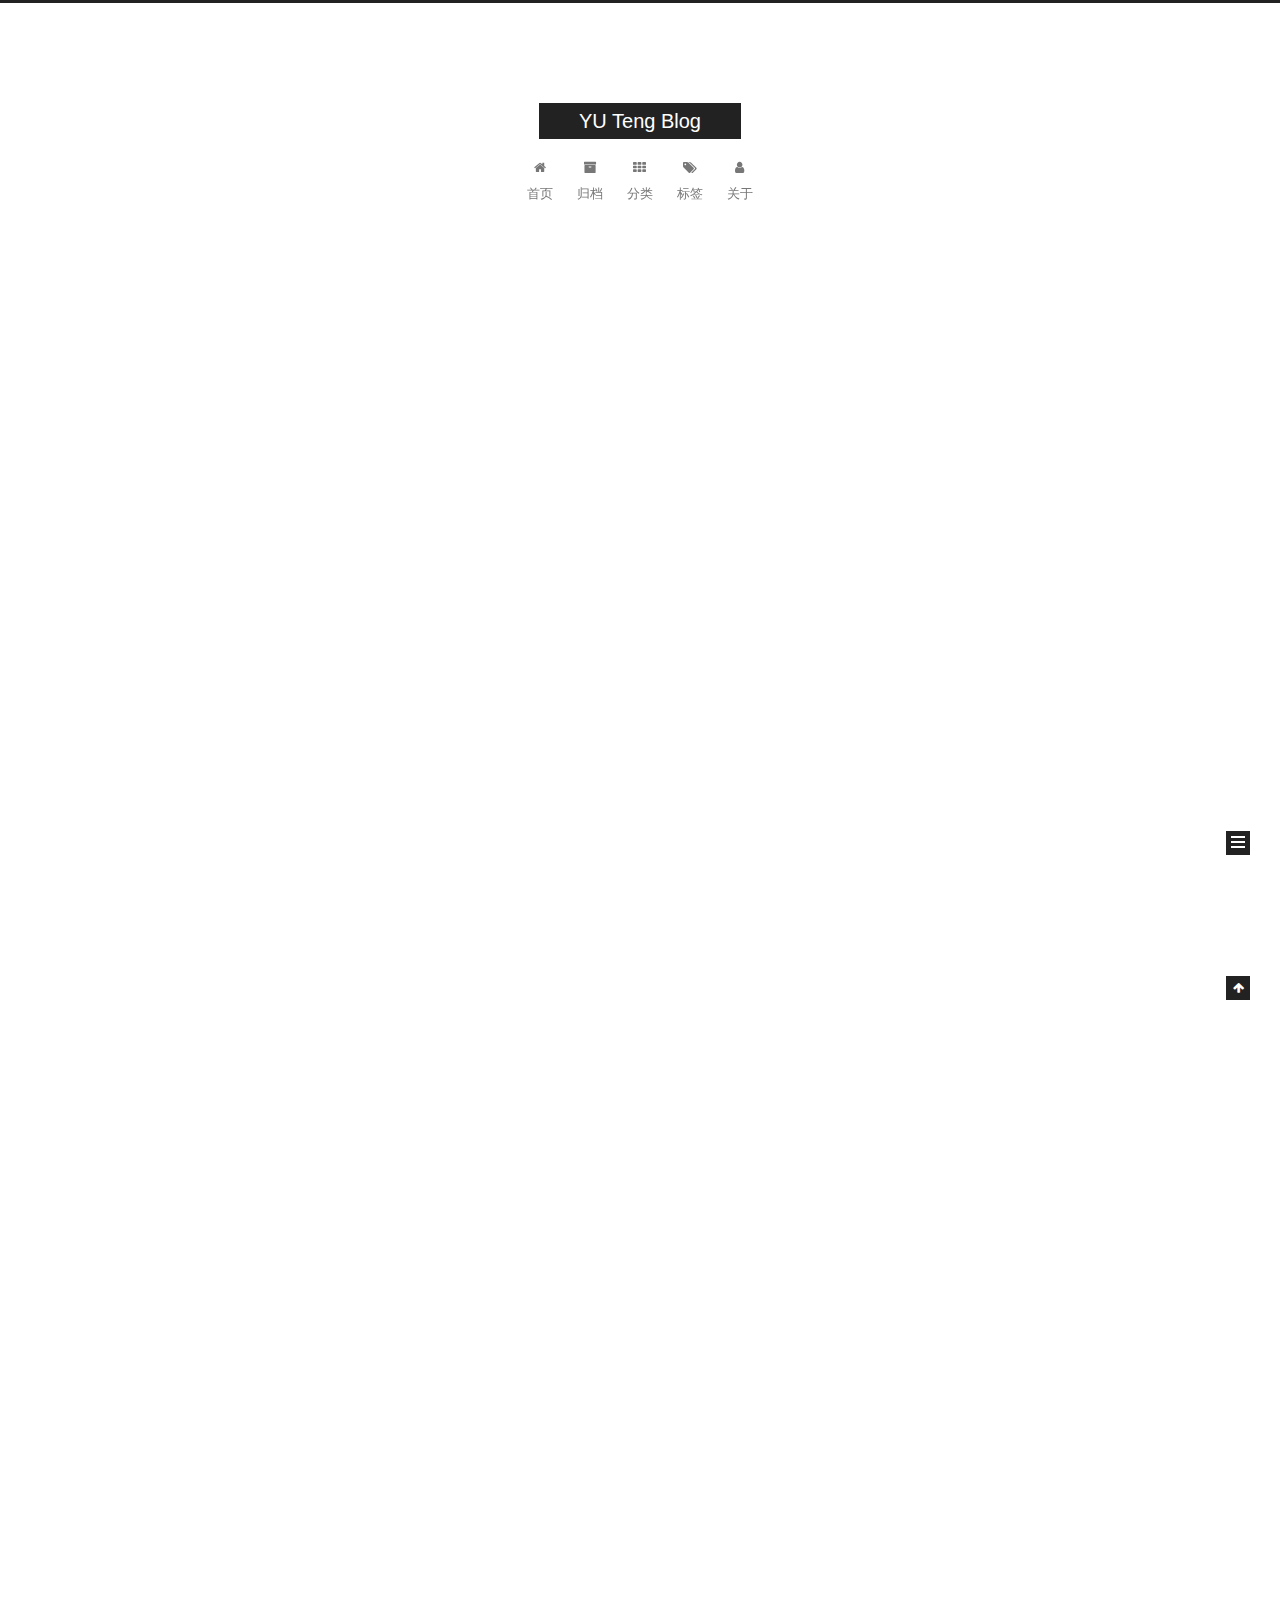
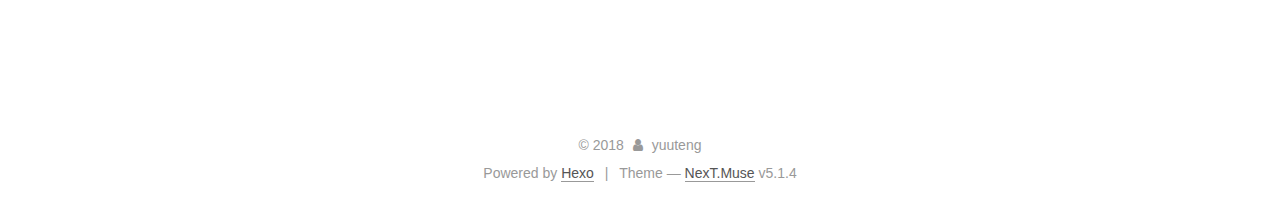
==== commit 78647682: "Site updated: 2018-05-10 23:07:19" ====
--- a/index.html
+++ b/index.html
@@ -177,22 +177,52 @@
     <ul id="menu" class="menu">
       
         
-        <li class="menu-item menu-item-home">
+        <li class="menu-item menu-item-首页">
           <a href="/" rel="section">
             
               <i class="menu-item-icon fa fa-fw fa-home"></i> <br />
             
-            Home
+            首页
           </a>
         </li>
       
         
-        <li class="menu-item menu-item-archives">
+        <li class="menu-item menu-item-归档">
           <a href="/archives/" rel="section">
             
               <i class="menu-item-icon fa fa-fw fa-archive"></i> <br />
             
-            Archives
+            归档
+          </a>
+        </li>
+      
+        
+        <li class="menu-item menu-item-分类">
+          <a href="/categories/" rel="section">
+            
+              <i class="menu-item-icon fa fa-fw fa-th"></i> <br />
+            
+            分类
+          </a>
+        </li>
+      
+        
+        <li class="menu-item menu-item-标签">
+          <a href="/tags/" rel="section">
+            
+              <i class="menu-item-icon fa fa-fw fa-tags"></i> <br />
+            
+            标签
+          </a>
+        </li>
+      
+        
+        <li class="menu-item menu-item-关于">
+          <a href="/about/" rel="section">
+            
+              <i class="menu-item-icon fa fa-fw fa-user"></i> <br />
+            
+            关于
           </a>
         </li>
       
@@ -260,7 +290,7 @@
               
                 <span class="post-meta-item-text">Posted on</span>
               
-              <time title="Post created" itemprop="dateCreated datePublished" datetime="2018-05-10T17:26:02Z">
+              <time title="Post created" itemprop="dateCreated datePublished" datetime="2018-05-10T19:26:00Z">
                 2018-05-10
               </time>
             
@@ -626,7 +656,7 @@
             
               <div class="site-state-item site-state-posts">
               
-                <a href="/archives/">
+                <a href="/archives">
               
                   <span class="site-state-item-count">3</span>
                   <span class="site-state-item-name">posts</span>
--- a/css/main.css
+++ b/css/main.css
@@ -1822,7 +1822,7 @@
   width: 4px;
   height: 4px;
   border-radius: 50%;
-  background: #ffff8a;
+  background: #1acbff;
 }
 .links-of-blogroll {
   font-size: 13px;
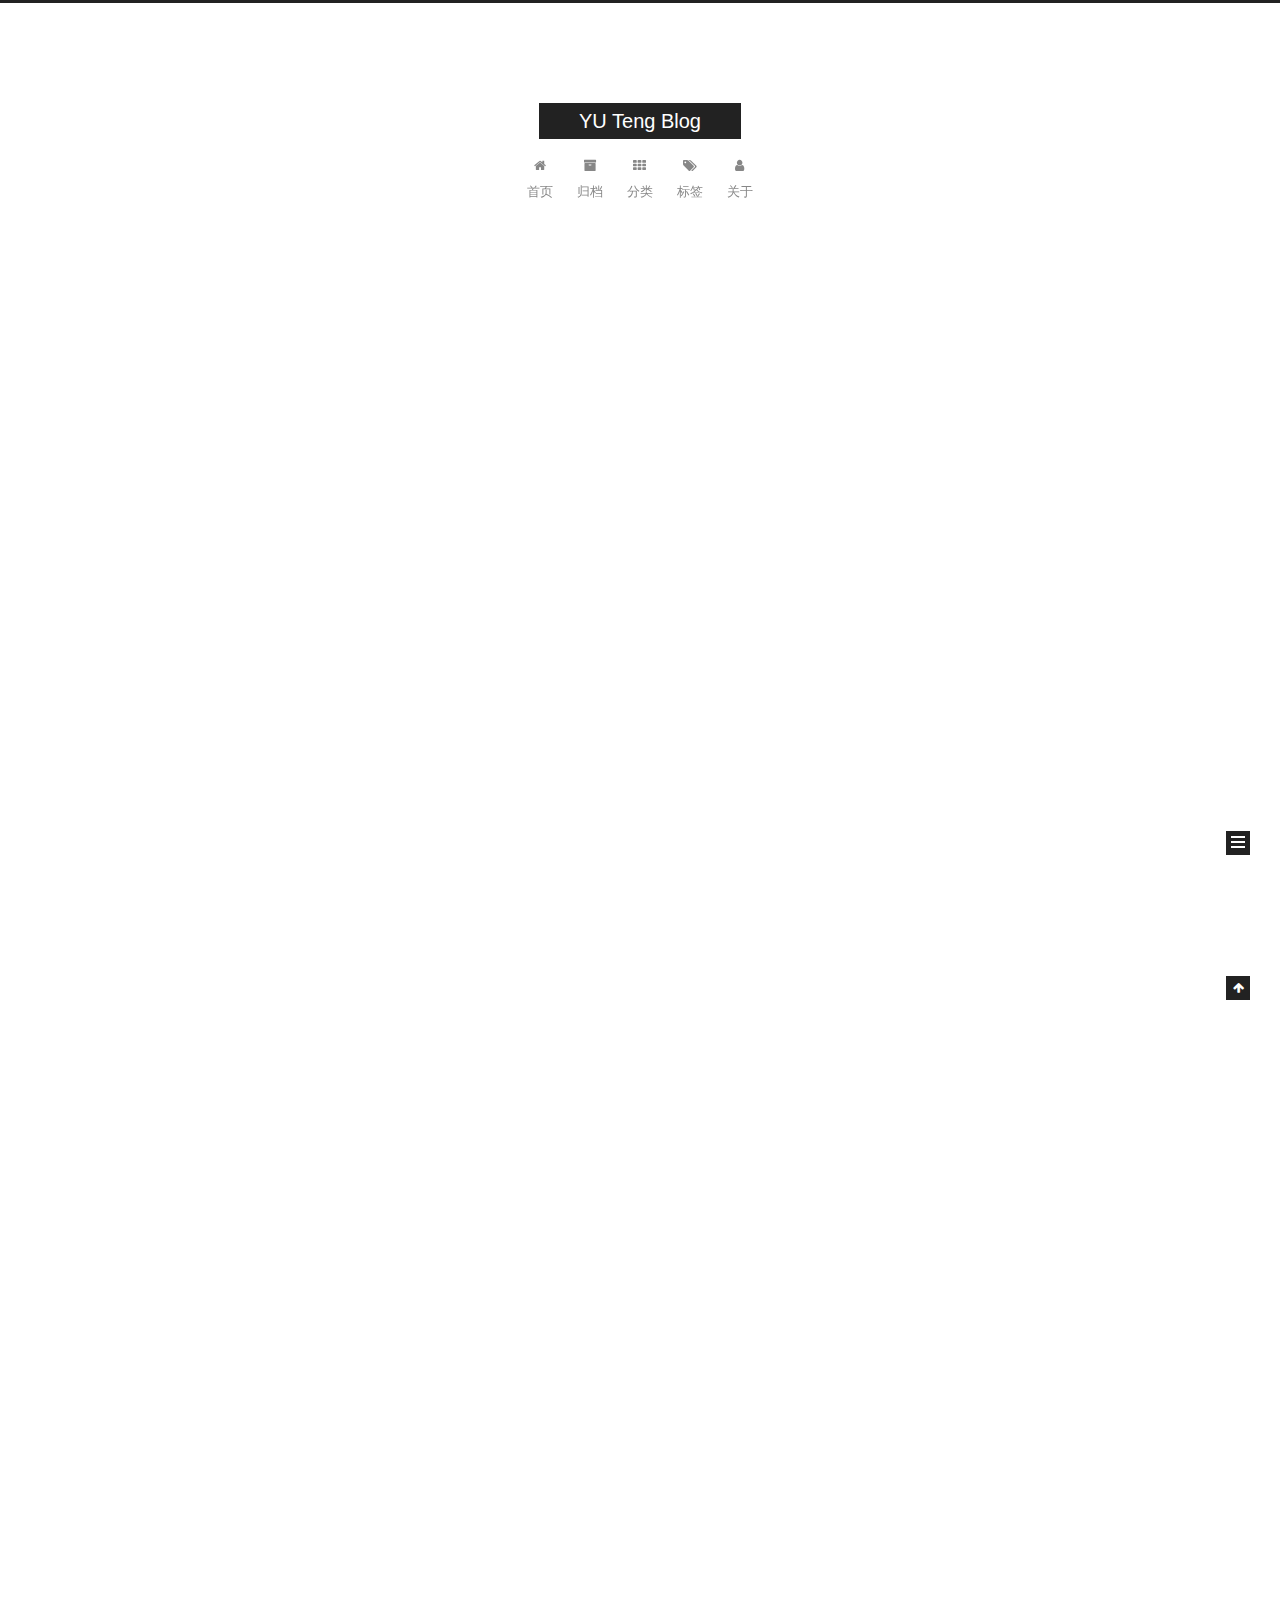
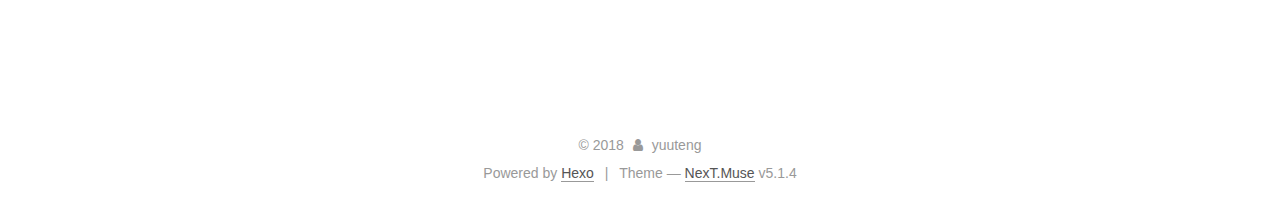
==== commit 8cef9be9: "Site updated: 2018-05-10 23:13:50" ====
--- a/index.html
+++ b/index.html
@@ -673,6 +673,22 @@
           
 
           
+            <div class="links-of-author motion-element">
+                
+                  <span class="links-of-author-item">
+                    <a href="https://github.com/yuuteng" target="_blank" title="GitHub">
+                      
+                        <i class="fa fa-fw fa-globe"></i>GitHub</a>
+                  </span>
+                
+                  <span class="links-of-author-item">
+                    <a href="mailto:xiaomeimeinihaoshushuwoyoutang@gmail.com" target="_blank" title="Gmail邮箱">
+                      
+                        <i class="fa fa-fw fa-globe"></i>Gmail邮箱</a>
+                  </span>
+                
+            </div>
+          
 
           
           
@@ -873,6 +889,31 @@
 
   
   
+  
+  <link rel="stylesheet" href="/lib/needsharebutton/needsharebutton.css">
+
+  
+  
+  <script src="/lib/needsharebutton/needsharebutton.js"></script>
+
+  <script>
+    
+      pbOptions = {};
+      
+          pbOptions.iconStyle = "box";
+      
+          pbOptions.boxForm = "horizontal";
+      
+          pbOptions.position = "bottomCenter";
+      
+          pbOptions.networks = "Weibo,Wechat,Douban,QQZone,Twitter,Facebook";
+      
+      new needShareButton('#needsharebutton-postbottom', pbOptions);
+    
+    
+  </script>
+
+  
 
   
 
--- a/css/main.css
+++ b/css/main.css
@@ -1641,6 +1641,42 @@
 .fancybox-close:hover {
   border: none;
 }
+.post-widgets {
+  border-top: 1px solid #eee;
+  padding-top: 9px;
+  margin-top: 45px;
+  display: flex;
+  justify-content: center;
+  flex-wrap: wrap;
+  align-items: center;
+}
+.post-widgets .post-meta-divider {
+  height: 28px;
+  color: #999;
+}
+.wp_rating {
+  height: 20px;
+  margin-right: 10px;
+  text-align: center;
+  line-height: 20px;
+  padding-top: 6px;
+}
+.social-like {
+  font-size: 14px;
+  text-align: center;
+  display: flex;
+  justify-content: center;
+}
+.vk_like {
+  width: 85px;
+  height: 21px;
+  padding-top: 7px;
+  align-self: center;
+}
+.fb_like {
+  height: 30px;
+  align-self: center;
+}
 .rtl.post-body p,
 .rtl.post-body a,
 .rtl.post-body h1,
@@ -1822,7 +1858,7 @@
   width: 4px;
   height: 4px;
   border-radius: 50%;
-  background: #1acbff;
+  background: #65de94;
 }
 .links-of-blogroll {
   font-size: 13px;
@@ -2362,6 +2398,29 @@
   content: "|";
   padding-left: 10px;
 }
+#needsharebutton-postbottom {
+  position: relative;
+  cursor: pointer;
+  height: 26px;
+}
+#needsharebutton-postbottom .btn {
+  display: initial;
+  padding: 1px 4px;
+  border: 1px solid #222;
+  border-radius: 3px;
+}
+#needsharebutton-float {
+  position: fixed;
+  bottom: 38px;
+  left: -8px;
+  z-index: 9999;
+  cursor: pointer;
+}
+#needsharebutton-float .btn {
+  padding: 0 10px 0 14px;
+  border: 1px solid #222;
+  border-radius: 4px;
+}
 .page-archive .archive-page-counter {
   position: relative;
   top: 3px;
--- a/lib/needsharebutton/needsharebutton.css
+++ b/lib/needsharebutton/needsharebutton.css
@@ -0,0 +1,372 @@
+/***********************************************
+  needShareButton
+  - Version 1.0.0
+  - Copyright 2015 Dzmitry Vasileuski
+  - Licensed under MIT (http://opensource.org/licenses/MIT)
+***********************************************/
+/* Social icons font
+***********************************************/
+@import url('font-embedded.css');
+.need-share-button {
+  position: relative;
+}
+.need-share-button-opened {
+  position: relative;
+}
+.need-share-button-opened img.need-share-wechat-code-image {
+  display: block;
+
+  width: 100%;
+  max-width: 200px;
+  margin: auto;
+}
+.need-share-button_dropdown {
+  position: absolute;
+  z-index: 10;
+
+  visibility: hidden;
+  overflow: hidden;
+
+  width: 300px;
+
+  font-size: 16px;
+
+  -webkit-transition: .3s;
+          transition: .3s;
+  -webkit-transform: scale(.1);
+      -ms-transform: scale(.1);
+          transform: scale(.1);
+  text-align: center;
+  white-space: normal;
+
+  opacity: 0;
+  -webkit-border-radius: 4px;
+          border-radius: 4px;
+  background-color: #fff;
+  -webkit-box-shadow: 0 0 2px rgba(0, 0, 0, .5);
+          box-shadow: 0 0 2px rgba(0, 0, 0, .5);
+}
+.need-share-button-opened .need-share-button_dropdown {
+  visibility: visible;
+
+  -webkit-transform: scale(1);
+      -ms-transform: scale(1);
+          transform: scale(1);
+
+  opacity: 1;
+}
+.need-share-button_dropdown-box-vertical,
+.need-share-button_dropdown-box-horizontal {
+  -webkit-border-radius: 0;
+          border-radius: 0;
+}
+.need-share-button_dropdown-box-vertical {
+  width: 50px;
+}
+.need-share-button_dropdown-box-horizontal {
+  width: auto;
+
+  white-space: nowrap;
+}
+.need-share-button_link {
+  display: inline-block;
+
+  width: 50px;
+  height: 50px;
+
+  line-height: 50px;
+
+  cursor: pointer;
+  text-align: center;
+}
+.need-share-button_link:hover {
+  -webkit-transition: .3s;
+          transition: .3s;
+
+  opacity: .7;
+}
+/* Dropdown position
+***********************************************/
+.need-share-button_dropdown-top-left {
+  right: 100%;
+  bottom: 100%;
+
+  margin-right: 10px;
+  margin-bottom: 10px;
+}
+.need-share-button_dropdown-top-right {
+  bottom: 100%;
+  left: 100%;
+
+  margin-bottom: 10px;
+  margin-left: 10px;
+}
+.need-share-button_dropdown-top-center {
+  bottom: 100%;
+  left: 50%;
+
+  margin-bottom: 10px;
+}
+.need-share-button_dropdown-middle-left {
+  top: 50%;
+  right: 100%;
+
+  margin-right: 10px;
+}
+.need-share-button_dropdown-middle-right {
+  top: 50%;
+  left: 100%;
+
+  margin-left: 10px;
+}
+.need-share-button_dropdown-bottom-left {
+  top: 100%;
+  right: 100%;
+
+  margin-top: 10px;
+  margin-right: 10px;
+}
+.need-share-button_dropdown-bottom-right {
+  top: 100%;
+  left: 100%;
+
+  margin-top: 10px;
+  margin-left: 10px;
+}
+.need-share-button_dropdown-bottom-center {
+  top: 100%;
+  left: 50%;
+
+  margin-top: 10px;
+}
+/* Default theme
+***********************************************/
+.need-share-button-default {
+  display: inline-block;
+
+  margin-bottom: 0;
+  padding: 6px 12px;
+
+  font-size: 14px;
+  line-height: 1.42857143;
+  font-weight: 400;
+  color: #333;
+
+  cursor: pointer;
+  -webkit-user-select: none;
+     -moz-user-select: none;
+      -ms-user-select: none;
+          user-select: none;
+  text-align: center;
+  vertical-align: middle;
+
+  border: 1px solid #ccc;
+  -webkit-border-radius: 4px;
+          border-radius: 4px;
+  background-color: #fff;
+}
+/* Network buttons
+***********************************************/
+.need-share-button_wechat {
+  color: #a2dc30;
+}
+.need-share-button_wechat.need-share-button_link-box {
+  color: #fff;
+
+  background: #a2dc30;
+}
+.need-share-button_weibo {
+  color: #d52b2b;
+}
+.need-share-button_weibo.need-share-button_link-box {
+  color: #fff;
+
+  background: #d52b2b;
+}
+.need-share-button_douban {
+  color: #072;
+}
+.need-share-button_douban:before {
+  content: '豆';
+}
+.need-share-button_douban.need-share-button_link-box {
+  color: #fff;
+
+  background: #072;
+}
+.need-share-button_qqzone {
+  color: #ffce00;
+}
+.need-share-button_qqzone.need-share-button_link-box {
+  color: #fff;
+
+  background: #ffce00;
+}
+.need-share-button_renren {
+  color: #207cc5;
+}
+.need-share-button_renren.need-share-button_link-box {
+  color: #fff;
+
+  background: #207cc5;
+}
+.need-share-button_mailto {
+  color: #efbe00;
+}
+.need-share-button_mailto.need-share-button_link-box {
+  color: #fff;
+
+  background: #efbe00;
+}
+.need-share-button_twitter {
+  color: #00acec;
+}
+.need-share-button_twitter.need-share-button_link-box {
+  color: #fff;
+
+  background: #00acec;
+}
+.need-share-button_pinterest {
+  color: #cd2027;
+}
+.need-share-button_pinterest.need-share-button_link-box {
+  color: #fff;
+
+  background: #cd2027;
+}
+.need-share-button_facebook {
+  color: #3b5998;
+}
+.need-share-button_facebook.need-share-button_link-box {
+  color: #fff;
+
+  background: #3b5998;
+}
+.need-share-button_googleplus {
+  color: #d44132;
+}
+.need-share-button_googleplus.need-share-button_link-box {
+  color: #fff;
+
+  background: #d44132;
+}
+.need-share-button_reddit {
+  color: #000;
+}
+.need-share-button_reddit.need-share-button_link-box {
+  color: #fff;
+
+  background: #000;
+}
+.need-share-button_delicious {
+  color: #000;
+}
+.need-share-button_delicious.need-share-button_link-box {
+  color: #fff;
+
+  background: #000;
+}
+.need-share-button_stumbleupon {
+  color: #f04e23;
+}
+.need-share-button_stumbleupon.need-share-button_link-box {
+  color: #fff;
+
+  background: #f04e23;
+}
+.need-share-button_linkedin {
+  color: #0085af;
+}
+.need-share-button_linkedin.need-share-button_link-box {
+  color: #fff;
+
+  background: #0085af;
+}
+.need-share-button_slashdot {
+  color: #026664;
+}
+.need-share-button_slashdot.need-share-button_link-box {
+  color: #fff;
+
+  background: #026664;
+}
+.need-share-button_technorati {
+  color: #49ae47;
+}
+.need-share-button_technorati.need-share-button_link-box {
+  color: #fff;
+
+  background: #49ae47;
+}
+.need-share-button_posterous {
+  color: #795d31;
+}
+.need-share-button_posterous.need-share-button_link-box {
+  color: #fff;
+
+  background: #795d31;
+}
+.need-share-button_tumblr {
+  color: #34465d;
+}
+.need-share-button_tumblr.need-share-button_link-box {
+  color: #fff;
+
+  background: #34465d;
+}
+.need-share-button_googlebookmarks {
+  color: #fde331;
+}
+.need-share-button_googlebookmarks.need-share-button_link-box {
+  color: #fff;
+
+  background: #fde331;
+}
+.need-share-button_newsvine {
+  color: #03652c;
+}
+.need-share-button_newsvine.need-share-button_link-box {
+  color: #fff;
+
+  background: #03652c;
+}
+.need-share-button_evernote {
+  color: #79d626;
+}
+.need-share-button_evernote.need-share-button_link-box {
+  color: #fff;
+
+  background: #79d626;
+}
+.need-share-button_friendfeed {
+  color: #b0cbe9;
+}
+.need-share-button_friendfeed.need-share-button_link-box {
+  color: #fff;
+
+  background: #b0cbe9;
+}
+.need-share-button_vkontakte {
+  color: #4c75a3;
+}
+.need-share-button_vkontakte.need-share-button_link-box {
+  color: #fff;
+
+  background: #4c75a3;
+}
+.need-share-button_odnoklassniki {
+  color: #ed812b;
+}
+.need-share-button_odnoklassniki.need-share-button_link-box {
+  color: #fff;
+
+  background: #ed812b;
+}
+.need-share-button_mailru {
+  color: #f89c0e;
+}
+.need-share-button_mailru.need-share-button_link-box {
+  color: #fff;
+
+  background: #f89c0e;
+}
